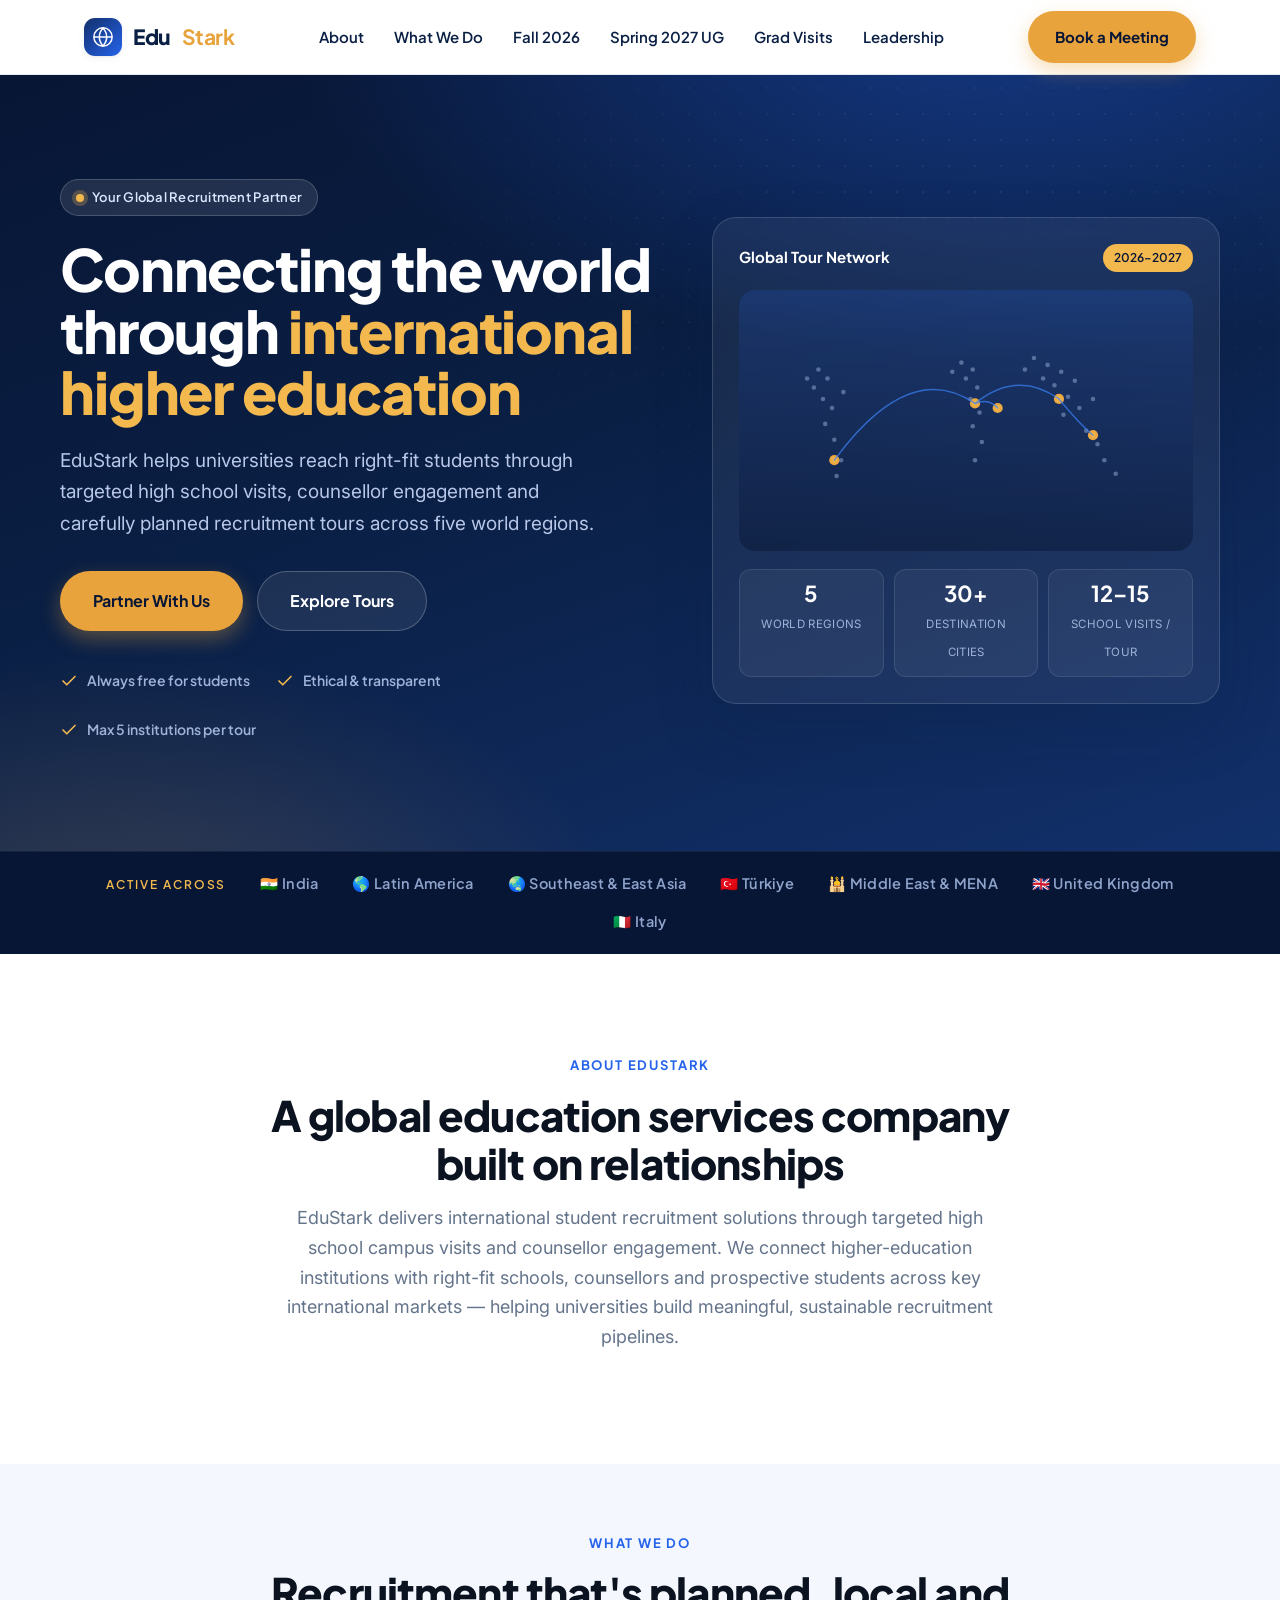
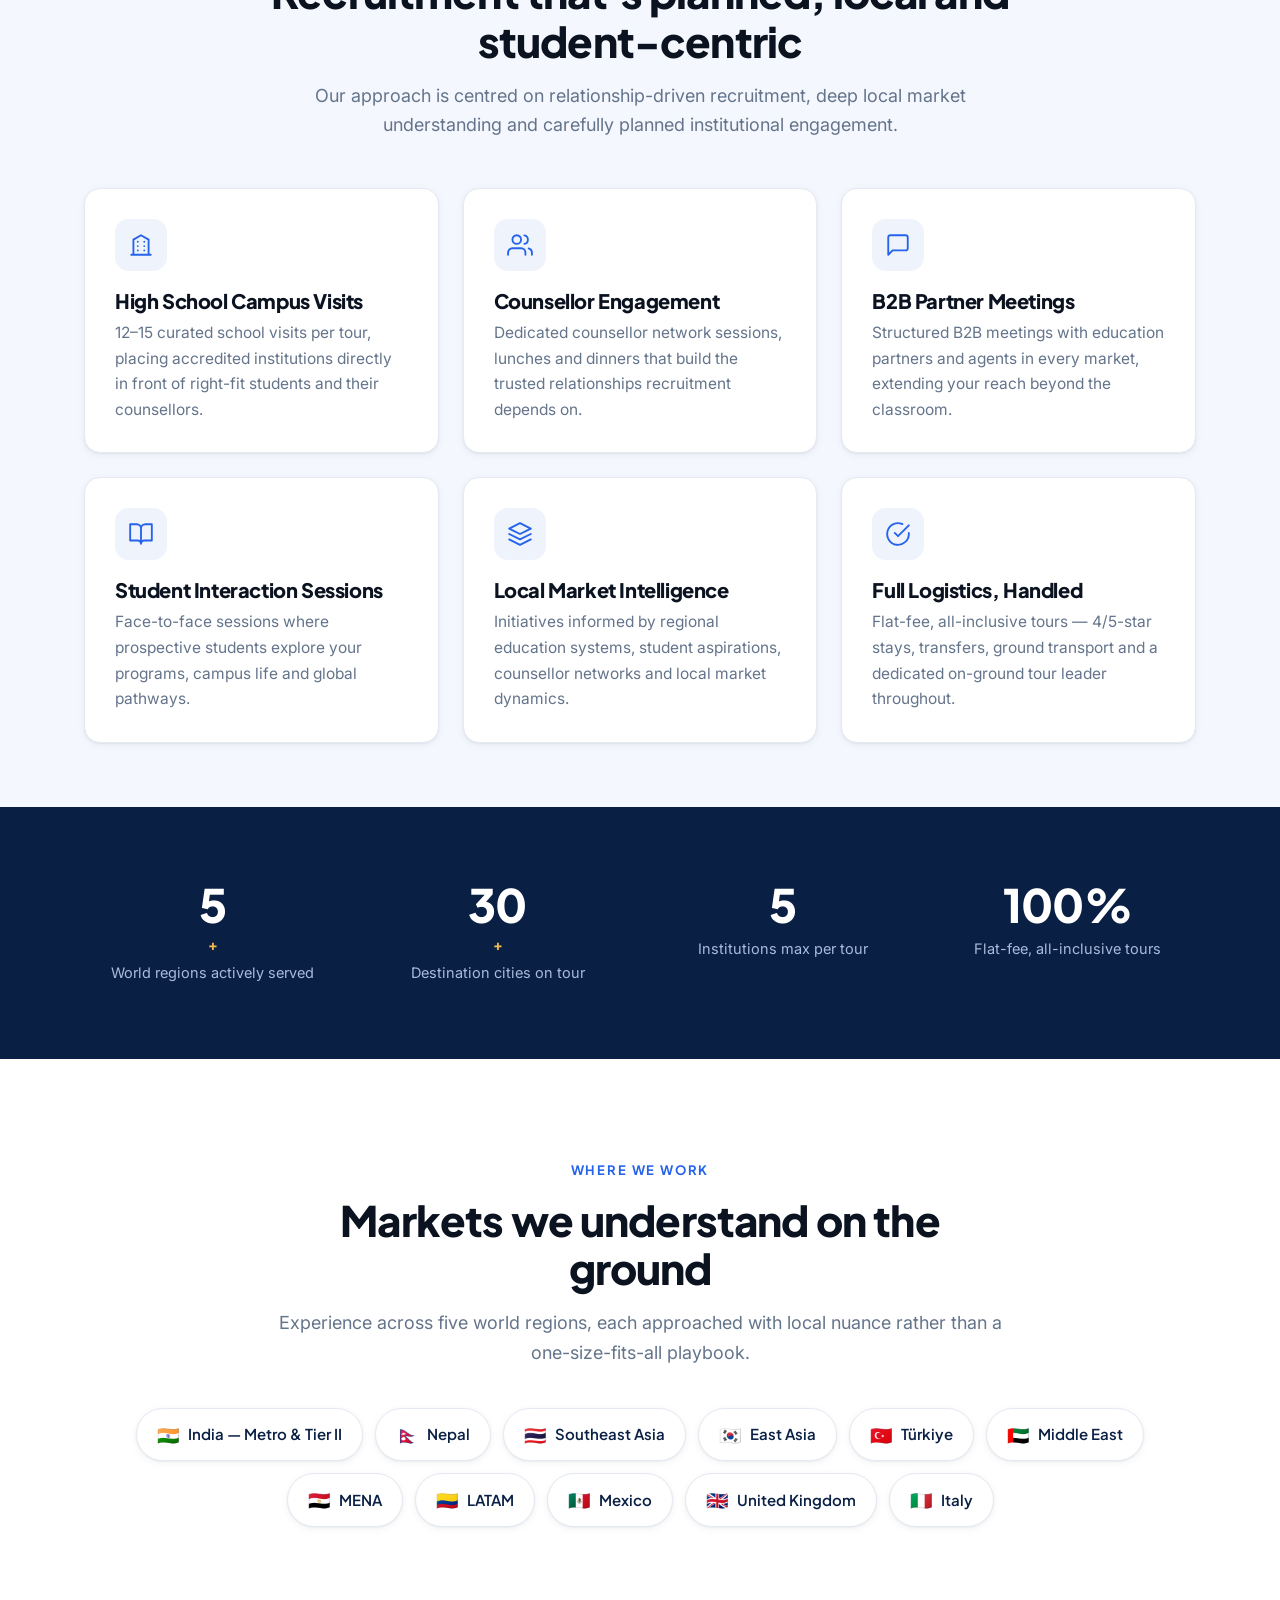
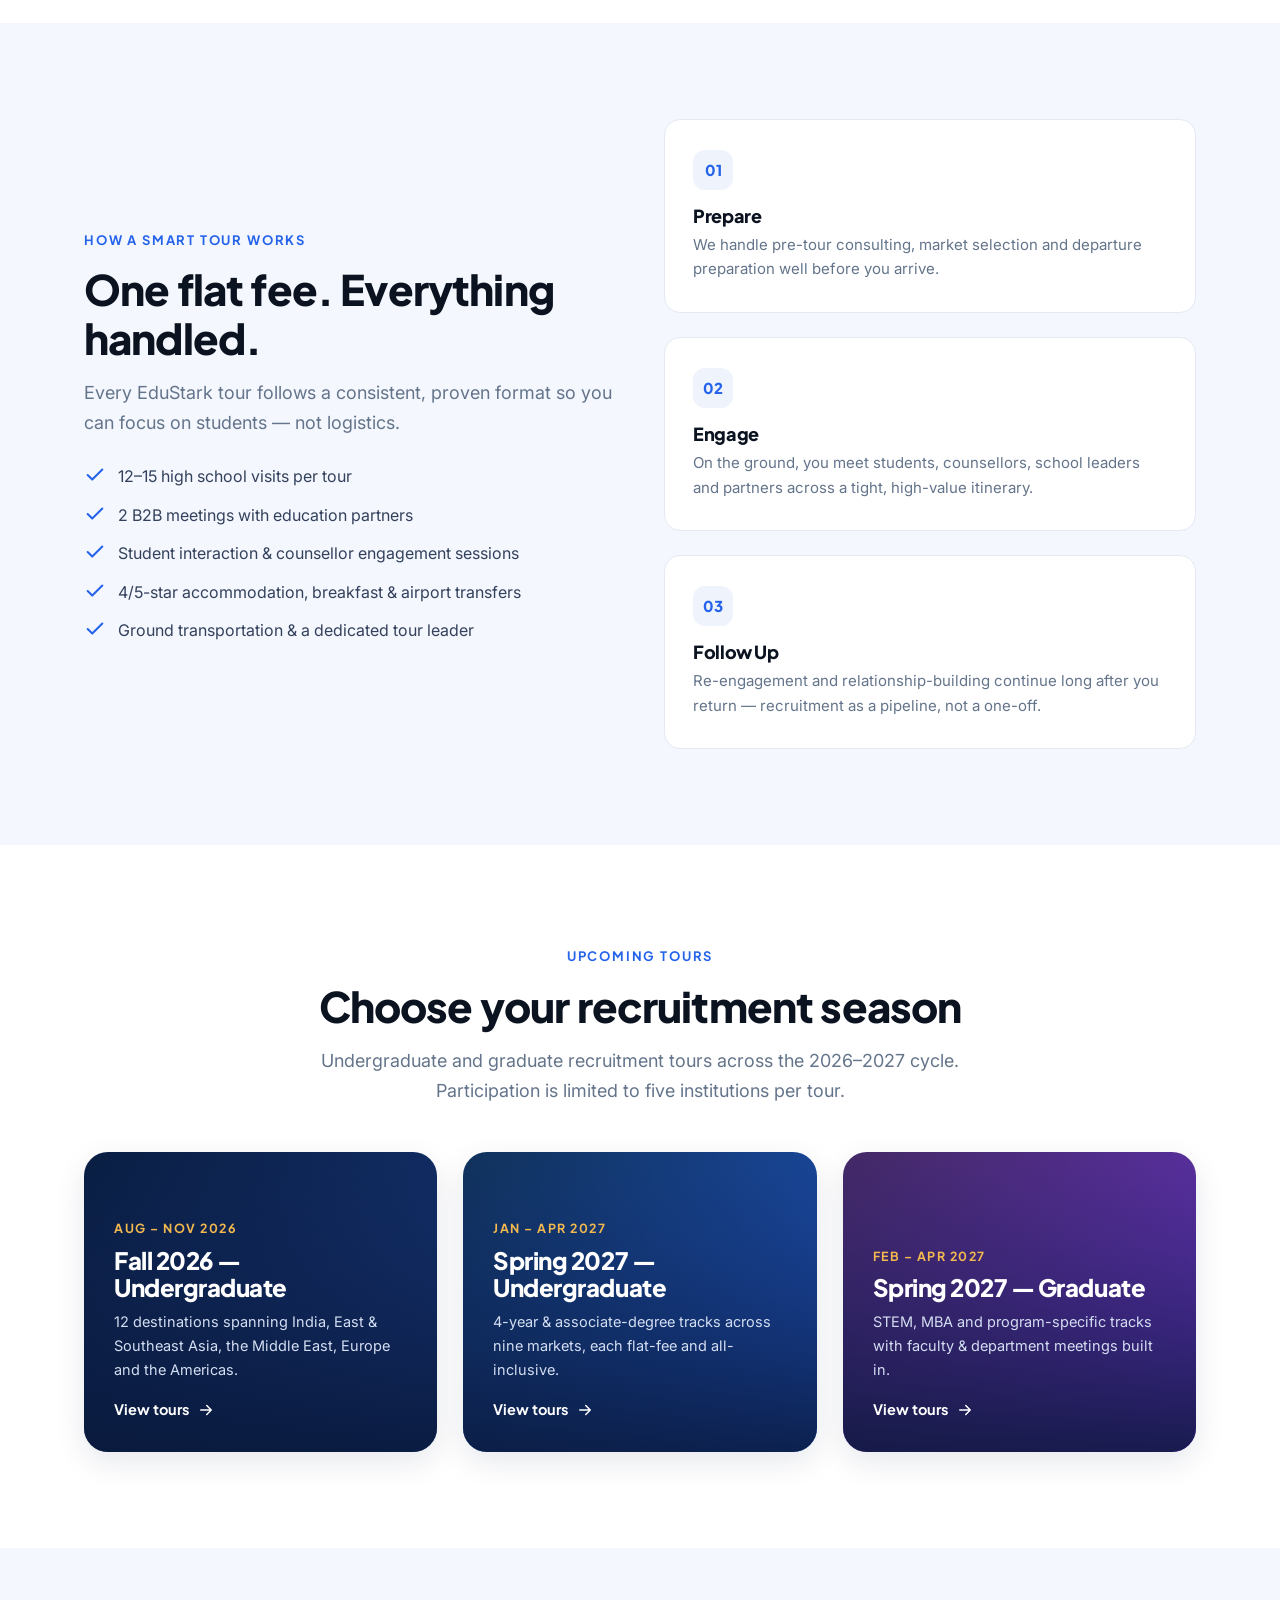
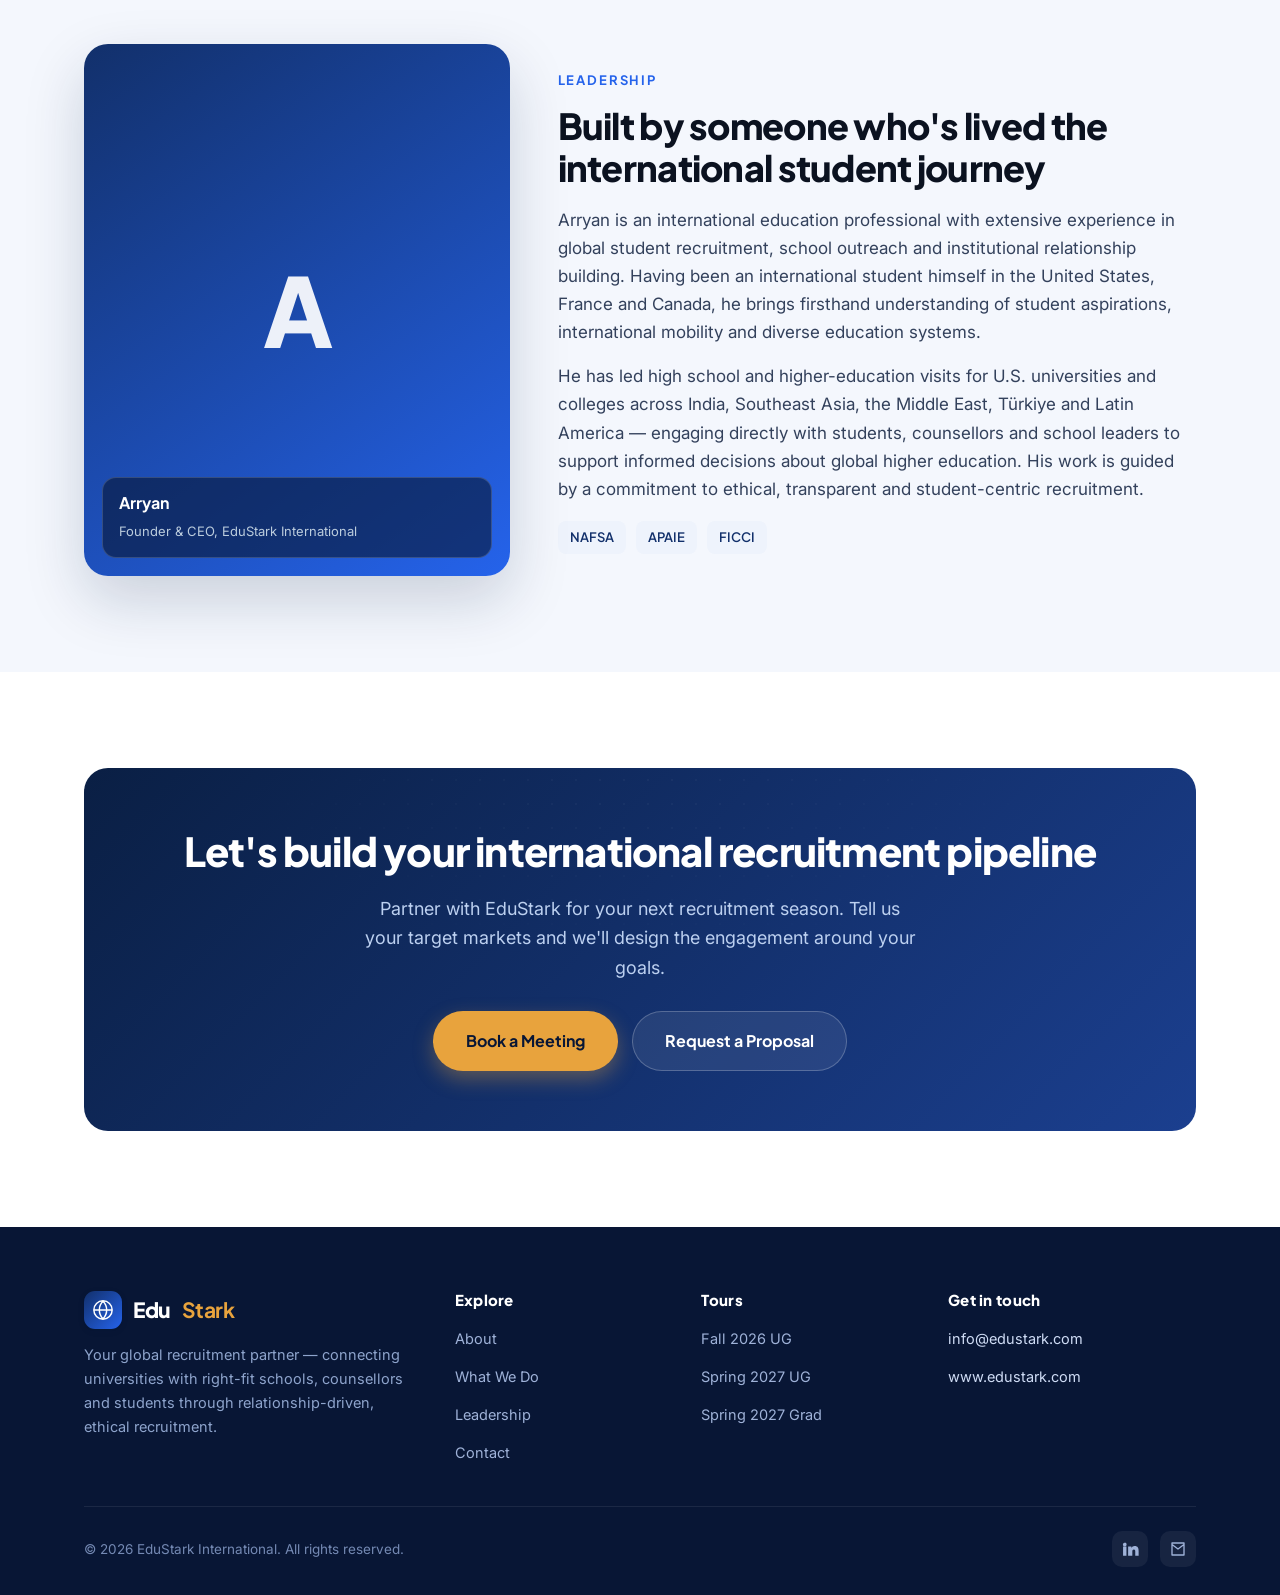
==== index.html @ 6c58e2b6 "Add EduStark International website" ====
<!DOCTYPE html>
<html lang="en">
<head>
<meta charset="UTF-8" />
<meta name="viewport" content="width=device-width, initial-scale=1.0" />
<title>EduStark International — Global Student Recruitment Partner</title>
<meta name="description" content="EduStark International connects universities with right-fit schools, counsellors and students through targeted high school visits and recruitment tours across India, Latin America, Southeast Asia, Türkiye and the Middle East." />
<meta property="og:title" content="EduStark International — Global Student Recruitment Partner" />
<meta property="og:description" content="Relationship-driven international student recruitment through high school campus visits and counsellor engagement." />
<meta property="og:type" content="website" />
<link rel="preconnect" href="https://fonts.googleapis.com" />
<link rel="preconnect" href="https://fonts.gstatic.com" crossorigin />
<link href="https://fonts.googleapis.com/css2?family=Plus+Jakarta+Sans:wght@500;600;700;800&family=Inter:wght@400;500;600&display=swap" rel="stylesheet" />
<link rel="stylesheet" href="styles.css" />
<link rel="icon" href="assets/favicon.svg" type="image/svg+xml" />
</head>
<body>

<!-- ===== Header ===== -->
<header class="site-header" id="header">
  <div class="container nav">
    <a href="index.html" class="brand" aria-label="EduStark International home">
      <span class="mark" aria-hidden="true">
        <svg viewBox="0 0 24 24" fill="none"><path d="M12 2a10 10 0 100 20 10 10 0 000-20zM2.5 12h19M12 2.5c2.6 2.5 4 6 4 9.5s-1.4 7-4 9.5C9.4 19 8 15.5 8 12s1.4-7 4-9.5z" stroke="currentColor" stroke-width="1.6" stroke-linecap="round" stroke-linejoin="round"/></svg>
      </span>
      Edu<b>Stark</b>
    </a>
    <nav>
      <ul class="nav-links" id="navLinks">
        <li><a href="index.html#about">About</a></li>
        <li><a href="index.html#services">What We Do</a></li>
        <li><a href="tours-fall-2026.html">Fall 2026</a></li>
        <li><a href="tours-spring-2027-ug.html">Spring 2027 UG</a></li>
        <li><a href="tours-spring-2027-grad.html">Grad Visits</a></li>
        <li><a href="index.html#founder">Leadership</a></li>
        <li class="nav-cta-mobile"><a href="index.html#contact" class="btn btn--primary">Book a Meeting</a></li>
      </ul>
    </nav>
    <div class="nav-cta">
      <a href="index.html#contact" class="btn btn--primary">Book a Meeting</a>
      <button class="nav-toggle" id="navToggle" aria-label="Toggle menu" aria-expanded="false">
        <span></span><span></span><span></span>
      </button>
    </div>
  </div>
</header>

<!-- ===== Hero ===== -->
<section class="hero">
  <div class="container hero-inner">
    <div class="hero-copy">
      <span class="hero-badge"><span class="dot"></span> Your Global Recruitment Partner</span>
      <h1>Connecting the world through <span class="hl">international higher education</span></h1>
      <p class="lead">EduStark helps universities reach right-fit students through targeted high school visits, counsellor engagement and carefully planned recruitment tours across five world regions.</p>
      <div class="hero-actions">
        <a href="#contact" class="btn btn--primary btn--lg">Partner With Us</a>
        <a href="#tours" class="btn btn--on-navy btn--lg">Explore Tours</a>
      </div>
      <div class="hero-trust">
        <div class="ht"><svg viewBox="0 0 24 24" fill="none"><path d="M20 6L9 17l-5-5" stroke="currentColor" stroke-width="2.2" stroke-linecap="round" stroke-linejoin="round"/></svg> Always free for students</div>
        <div class="ht"><svg viewBox="0 0 24 24" fill="none"><path d="M20 6L9 17l-5-5" stroke="currentColor" stroke-width="2.2" stroke-linecap="round" stroke-linejoin="round"/></svg> Ethical &amp; transparent</div>
        <div class="ht"><svg viewBox="0 0 24 24" fill="none"><path d="M20 6L9 17l-5-5" stroke="currentColor" stroke-width="2.2" stroke-linecap="round" stroke-linejoin="round"/></svg> Max 5 institutions per tour</div>
      </div>
    </div>
    <div class="hero-visual">
      <div class="globe-card">
        <div class="gc-top"><span>Global Tour Network</span><span class="pill">2026–2027</span></div>
        <div class="globe-wrap">
          <svg viewBox="0 0 400 230" role="img" aria-label="World map with EduStark recruitment regions">
            <defs>
              <radialGradient id="dotGlow" cx="50%" cy="50%" r="50%">
                <stop offset="0%" stop-color="#f3b94f"/><stop offset="100%" stop-color="#e8a33d"/>
              </radialGradient>
            </defs>
            <!-- stylised continents as dot clusters -->
            <g fill="#8ea4cc" opacity="0.55">
              <!-- Americas -->
              <circle cx="70" cy="70" r="2"/><circle cx="78" cy="78" r="2"/><circle cx="66" cy="86" r="2"/><circle cx="74" cy="96" r="2"/><circle cx="82" cy="104" r="2"/><circle cx="76" cy="118" r="2"/><circle cx="84" cy="132" r="2"/><circle cx="90" cy="150" r="2"/><circle cx="86" cy="164" r="2"/><circle cx="92" cy="90" r="2"/><circle cx="60" cy="78" r="2"/>
              <!-- Europe/Africa -->
              <circle cx="196" cy="64" r="2"/><circle cx="206" cy="70" r="2"/><circle cx="200" cy="78" r="2"/><circle cx="210" cy="86" r="2"/><circle cx="204" cy="96" r="2"/><circle cx="212" cy="108" r="2"/><circle cx="206" cy="120" r="2"/><circle cx="214" cy="134" r="2"/><circle cx="208" cy="150" r="2"/><circle cx="188" cy="72" r="2"/>
              <!-- Asia -->
              <circle cx="260" cy="60" r="2"/><circle cx="272" cy="66" r="2"/><circle cx="284" cy="72" r="2"/><circle cx="296" cy="80" r="2"/><circle cx="278" cy="84" r="2"/><circle cx="290" cy="94" r="2"/><circle cx="300" cy="104" r="2"/><circle cx="286" cy="110" r="2"/><circle cx="312" cy="96" r="2"/><circle cx="268" cy="78" r="2"/><circle cx="252" cy="70" r="2"/>
              <!-- SEA / Oceania -->
              <circle cx="306" cy="124" r="2"/><circle cx="316" cy="136" r="2"/><circle cx="322" cy="150" r="2"/><circle cx="332" cy="162" r="2"/>
            </g>
            <!-- active recruitment nodes -->
            <g>
              <circle cx="84" cy="150" r="4.5" fill="url(#dotGlow)"/>   <!-- LATAM -->
              <circle cx="208" cy="100" r="4.5" fill="url(#dotGlow)"/>  <!-- Türkiye/ME -->
              <circle cx="228" cy="104" r="4.5" fill="url(#dotGlow)"/>  <!-- Middle East -->
              <circle cx="282" cy="96" r="4.5" fill="url(#dotGlow)"/>   <!-- India -->
              <circle cx="312" cy="128" r="4.5" fill="url(#dotGlow)"/>  <!-- SEA -->
            </g>
            <!-- connection arcs -->
            <g stroke="#3b82f6" stroke-width="1.3" fill="none" opacity="0.7" stroke-linecap="round">
              <path d="M84 150 Q150 60 208 100"/>
              <path d="M208 100 Q245 70 282 96"/>
              <path d="M282 96 Q300 118 312 128"/>
              <path d="M208 100 Q220 95 228 104"/>
            </g>
          </svg>
        </div>
        <div class="gc-stats">
          <div class="gc-stat"><b>5</b><small>WORLD REGIONS</small></div>
          <div class="gc-stat"><b>30+</b><small>DESTINATION CITIES</small></div>
          <div class="gc-stat"><b>12–15</b><small>SCHOOL VISITS / TOUR</small></div>
        </div>
      </div>
    </div>
  </div>
</section>

<!-- markets strip -->
<div class="strip">
  <div class="container strip-inner">
    <span class="lbl">Active across</span>
    <span>🇮🇳 India</span><span>🌎 Latin America</span><span>🌏 Southeast &amp; East Asia</span><span>🇹🇷 Türkiye</span><span>🕌 Middle East &amp; MENA</span><span>🇬🇧 United Kingdom</span><span>🇮🇹 Italy</span>
  </div>
</div>

<!-- ===== About ===== -->
<section class="section" id="about">
  <div class="container">
    <div class="center narrow reveal">
      <span class="eyebrow">About EduStark</span>
      <h2 class="section-title">A global education services company built on relationships</h2>
      <p class="section-lead">EduStark delivers international student recruitment solutions through targeted high school campus visits and counsellor engagement. We connect higher-education institutions with right-fit schools, counsellors and prospective students across key international markets — helping universities build meaningful, sustainable recruitment pipelines.</p>
    </div>
  </div>
</section>

<!-- ===== What we do ===== -->
<section class="section section--soft section--tight" id="services">
  <div class="container">
    <div class="center narrow reveal" style="margin-bottom:48px">
      <span class="eyebrow">What We Do</span>
      <h2 class="section-title">Recruitment that's planned, local and student-centric</h2>
      <p class="section-lead">Our approach is centred on relationship-driven recruitment, deep local market understanding and carefully planned institutional engagement.</p>
    </div>
    <div class="grid grid-3">
      <div class="card reveal">
        <div class="ic"><svg viewBox="0 0 24 24" fill="none"><path d="M3 21h18M5 21V7l7-4 7 4v14M9 9h.01M9 13h.01M9 17h.01M15 9h.01M15 13h.01M15 17h.01" stroke="currentColor" stroke-width="1.7" stroke-linecap="round" stroke-linejoin="round"/></svg></div>
        <h3>High School Campus Visits</h3>
        <p>12–15 curated school visits per tour, placing accredited institutions directly in front of right-fit students and their counsellors.</p>
      </div>
      <div class="card reveal">
        <div class="ic"><svg viewBox="0 0 24 24" fill="none"><path d="M17 21v-2a4 4 0 00-4-4H5a4 4 0 00-4 4v2M9 11a4 4 0 100-8 4 4 0 000 8zM23 21v-2a4 4 0 00-3-3.87M16 3.13A4 4 0 0116 11" stroke="currentColor" stroke-width="1.7" stroke-linecap="round" stroke-linejoin="round"/></svg></div>
        <h3>Counsellor Engagement</h3>
        <p>Dedicated counsellor network sessions, lunches and dinners that build the trusted relationships recruitment depends on.</p>
      </div>
      <div class="card reveal">
        <div class="ic"><svg viewBox="0 0 24 24" fill="none"><path d="M21 15a2 2 0 01-2 2H7l-4 4V5a2 2 0 012-2h14a2 2 0 012 2z" stroke="currentColor" stroke-width="1.7" stroke-linecap="round" stroke-linejoin="round"/></svg></div>
        <h3>B2B Partner Meetings</h3>
        <p>Structured B2B meetings with education partners and agents in every market, extending your reach beyond the classroom.</p>
      </div>
      <div class="card reveal">
        <div class="ic"><svg viewBox="0 0 24 24" fill="none"><path d="M2 3h6a4 4 0 014 4v14a3 3 0 00-3-3H2zM22 3h-6a4 4 0 00-4 4v14a3 3 0 013-3h7z" stroke="currentColor" stroke-width="1.7" stroke-linecap="round" stroke-linejoin="round"/></svg></div>
        <h3>Student Interaction Sessions</h3>
        <p>Face-to-face sessions where prospective students explore your programs, campus life and global pathways.</p>
      </div>
      <div class="card reveal">
        <div class="ic"><svg viewBox="0 0 24 24" fill="none"><path d="M12 2L2 7l10 5 10-5-10-5zM2 17l10 5 10-5M2 12l10 5 10-5" stroke="currentColor" stroke-width="1.7" stroke-linecap="round" stroke-linejoin="round"/></svg></div>
        <h3>Local Market Intelligence</h3>
        <p>Initiatives informed by regional education systems, student aspirations, counsellor networks and local market dynamics.</p>
      </div>
      <div class="card reveal">
        <div class="ic"><svg viewBox="0 0 24 24" fill="none"><path d="M22 11.08V12a10 10 0 11-5.93-9.14" stroke="currentColor" stroke-width="1.7" stroke-linecap="round"/><path d="M22 4L12 14.01l-3-3" stroke="currentColor" stroke-width="1.7" stroke-linecap="round" stroke-linejoin="round"/></svg></div>
        <h3>Full Logistics, Handled</h3>
        <p>Flat-fee, all-inclusive tours — 4/5-star stays, transfers, ground transport and a dedicated on-ground tour leader throughout.</p>
      </div>
    </div>
  </div>
</section>

<!-- ===== Highlights band ===== -->
<section class="section section--navy section--tight">
  <div class="container">
    <div class="stats-band">
      <div class="stat reveal"><b>5<span class="plus">+</span></b><span>World regions actively served</span></div>
      <div class="stat reveal"><b>30<span class="plus">+</span></b><span>Destination cities on tour</span></div>
      <div class="stat reveal"><b>5</b><span>Institutions max per tour</span></div>
      <div class="stat reveal"><b>100%</b><span>Flat-fee, all-inclusive tours</span></div>
    </div>
  </div>
</section>

<!-- ===== Regions ===== -->
<section class="section">
  <div class="container">
    <div class="center narrow reveal" style="margin-bottom:40px">
      <span class="eyebrow">Where We Work</span>
      <h2 class="section-title">Markets we understand on the ground</h2>
      <p class="section-lead">Experience across five world regions, each approached with local nuance rather than a one-size-fits-all playbook.</p>
    </div>
    <div class="regions reveal">
      <span class="region-chip"><span class="flag">🇮🇳</span> India — Metro &amp; Tier II</span>
      <span class="region-chip"><span class="flag">🇳🇵</span> Nepal</span>
      <span class="region-chip"><span class="flag">🇹🇭</span> Southeast Asia</span>
      <span class="region-chip"><span class="flag">🇰🇷</span> East Asia</span>
      <span class="region-chip"><span class="flag">🇹🇷</span> Türkiye</span>
      <span class="region-chip"><span class="flag">🇦🇪</span> Middle East</span>
      <span class="region-chip"><span class="flag">🇪🇬</span> MENA</span>
      <span class="region-chip"><span class="flag">🇨🇴</span> LATAM</span>
      <span class="region-chip"><span class="flag">🇲🇽</span> Mexico</span>
      <span class="region-chip"><span class="flag">🇬🇧</span> United Kingdom</span>
      <span class="region-chip"><span class="flag">🇮🇹</span> Italy</span>
    </div>
  </div>
</section>

<!-- ===== How it works ===== -->
<section class="section section--soft">
  <div class="container">
    <div class="grid grid-2" style="gap:48px;align-items:center">
      <div class="reveal">
        <span class="eyebrow">How a Smart Tour Works</span>
        <h2 class="section-title">One flat fee. Everything handled.</h2>
        <p class="section-lead" style="margin-bottom:26px">Every EduStark tour follows a consistent, proven format so you can focus on students — not logistics.</p>
        <ul class="incl">
          <li><svg viewBox="0 0 24 24" fill="none"><path d="M20 6L9 17l-5-5" stroke="currentColor" stroke-width="2.2" stroke-linecap="round" stroke-linejoin="round"/></svg> 12–15 high school visits per tour</li>
          <li><svg viewBox="0 0 24 24" fill="none"><path d="M20 6L9 17l-5-5" stroke="currentColor" stroke-width="2.2" stroke-linecap="round" stroke-linejoin="round"/></svg> 2 B2B meetings with education partners</li>
          <li><svg viewBox="0 0 24 24" fill="none"><path d="M20 6L9 17l-5-5" stroke="currentColor" stroke-width="2.2" stroke-linecap="round" stroke-linejoin="round"/></svg> Student interaction &amp; counsellor engagement sessions</li>
          <li><svg viewBox="0 0 24 24" fill="none"><path d="M20 6L9 17l-5-5" stroke="currentColor" stroke-width="2.2" stroke-linecap="round" stroke-linejoin="round"/></svg> 4/5-star accommodation, breakfast &amp; airport transfers</li>
          <li><svg viewBox="0 0 24 24" fill="none"><path d="M20 6L9 17l-5-5" stroke="currentColor" stroke-width="2.2" stroke-linecap="round" stroke-linejoin="round"/></svg> Ground transportation &amp; a dedicated tour leader</li>
        </ul>
      </div>
      <div class="steps" style="grid-template-columns:1fr">
        <div class="step reveal"><div class="num">01</div><h3>Prepare</h3><p>We handle pre-tour consulting, market selection and departure preparation well before you arrive.</p></div>
        <div class="step reveal"><div class="num">02</div><h3>Engage</h3><p>On the ground, you meet students, counsellors, school leaders and partners across a tight, high-value itinerary.</p></div>
        <div class="step reveal"><div class="num">03</div><h3>Follow Up</h3><p>Re-engagement and relationship-building continue long after you return — recruitment as a pipeline, not a one-off.</p></div>
      </div>
    </div>
  </div>
</section>

<!-- ===== Tours ===== -->
<section class="section" id="tours">
  <div class="container">
    <div class="center narrow reveal" style="margin-bottom:46px">
      <span class="eyebrow">Upcoming Tours</span>
      <h2 class="section-title">Choose your recruitment season</h2>
      <p class="section-lead">Undergraduate and graduate recruitment tours across the 2026–2027 cycle. Participation is limited to five institutions per tour.</p>
    </div>
    <div class="tour-cards">
      <a href="tours-fall-2026.html" class="tour-card tc-fall reveal">
        <span class="kicker">Aug – Nov 2026</span>
        <h3>Fall 2026 — Undergraduate</h3>
        <p>12 destinations spanning India, East &amp; Southeast Asia, the Middle East, Europe and the Americas.</p>
        <span class="go">View tours <svg viewBox="0 0 24 24" fill="none"><path d="M5 12h14M13 6l6 6-6 6" stroke="currentColor" stroke-width="2" stroke-linecap="round" stroke-linejoin="round"/></svg></span>
      </a>
      <a href="tours-spring-2027-ug.html" class="tour-card tc-ug reveal">
        <span class="kicker">Jan – Apr 2027</span>
        <h3>Spring 2027 — Undergraduate</h3>
        <p>4-year &amp; associate-degree tracks across nine markets, each flat-fee and all-inclusive.</p>
        <span class="go">View tours <svg viewBox="0 0 24 24" fill="none"><path d="M5 12h14M13 6l6 6-6 6" stroke="currentColor" stroke-width="2" stroke-linecap="round" stroke-linejoin="round"/></svg></span>
      </a>
      <a href="tours-spring-2027-grad.html" class="tour-card tc-grad reveal">
        <span class="kicker">Feb – Apr 2027</span>
        <h3>Spring 2027 — Graduate</h3>
        <p>STEM, MBA and program-specific tracks with faculty &amp; department meetings built in.</p>
        <span class="go">View tours <svg viewBox="0 0 24 24" fill="none"><path d="M5 12h14M13 6l6 6-6 6" stroke="currentColor" stroke-width="2" stroke-linecap="round" stroke-linejoin="round"/></svg></span>
      </a>
    </div>
  </div>
</section>

<!-- ===== Founder ===== -->
<section class="section section--soft" id="founder">
  <div class="container">
    <div class="founder">
      <div class="founder-photo reveal">
        <div class="initials">A</div>
        <div class="tagpill"><b>Arryan</b><small>Founder &amp; CEO, EduStark International</small></div>
      </div>
      <div class="founder-body reveal">
        <span class="eyebrow">Leadership</span>
        <h2>Built by someone who's lived the international student journey</h2>
        <p>Arryan is an international education professional with extensive experience in global student recruitment, school outreach and institutional relationship building. Having been an international student himself in the United States, France and Canada, he brings firsthand understanding of student aspirations, international mobility and diverse education systems.</p>
        <p>He has led high school and higher-education visits for U.S. universities and colleges across India, Southeast Asia, the Middle East, Türkiye and Latin America — engaging directly with students, counsellors and school leaders to support informed decisions about global higher education. His work is guided by a commitment to ethical, transparent and student-centric recruitment.</p>
        <div class="confs">
          <span>NAFSA</span><span>APAIE</span><span>FICCI</span>
        </div>
      </div>
    </div>
  </div>
</section>

<!-- ===== CTA / Contact ===== -->
<section class="section" id="contact">
  <div class="container">
    <div class="cta reveal">
      <h2>Let's build your international recruitment pipeline</h2>
      <p>Partner with EduStark for your next recruitment season. Tell us your target markets and we'll design the engagement around your goals.</p>
      <div class="hero-actions">
        <a href="mailto:info@edustark.com?subject=Partnership%20Enquiry" class="btn btn--primary btn--lg">Book a Meeting</a>
        <a href="tours-fall-2026.html" class="btn btn--on-navy btn--lg">Request a Proposal</a>
      </div>
    </div>
  </div>
</section>

<!-- ===== Footer ===== -->
<footer class="site-footer">
  <div class="container">
    <div class="footer-grid">
      <div class="footer-brand">
        <a href="index.html" class="brand" style="color:#fff">
          <span class="mark" aria-hidden="true"><svg viewBox="0 0 24 24" fill="none"><path d="M12 2a10 10 0 100 20 10 10 0 000-20zM2.5 12h19M12 2.5c2.6 2.5 4 6 4 9.5s-1.4 7-4 9.5C9.4 19 8 15.5 8 12s1.4-7 4-9.5z" stroke="currentColor" stroke-width="1.6" stroke-linecap="round" stroke-linejoin="round"/></svg></span>
          Edu<b style="color:var(--gold-500)">Stark</b>
        </a>
        <p>Your global recruitment partner — connecting universities with right-fit schools, counsellors and students through relationship-driven, ethical recruitment.</p>
      </div>
      <div class="footer-col">
        <h4>Explore</h4>
        <ul>
          <li><a href="index.html#about">About</a></li>
          <li><a href="index.html#services">What We Do</a></li>
          <li><a href="index.html#founder">Leadership</a></li>
          <li><a href="index.html#contact">Contact</a></li>
        </ul>
      </div>
      <div class="footer-col">
        <h4>Tours</h4>
        <ul>
          <li><a href="tours-fall-2026.html">Fall 2026 UG</a></li>
          <li><a href="tours-spring-2027-ug.html">Spring 2027 UG</a></li>
          <li><a href="tours-spring-2027-grad.html">Spring 2027 Grad</a></li>
        </ul>
      </div>
      <div class="footer-col footer-contact">
        <h4>Get in touch</h4>
        <ul>
          <li><a href="mailto:info@edustark.com">info@edustark.com</a></li>
          <li><a href="https://www.edustark.com">www.edustark.com</a></li>
        </ul>
      </div>
    </div>
    <div class="footer-bottom">
      <span>© <span id="year"></span> EduStark International. All rights reserved.</span>
      <div class="socials">
        <a href="#" aria-label="LinkedIn"><svg viewBox="0 0 24 24" fill="currentColor"><path d="M4.98 3.5A2.5 2.5 0 112.5 6 2.49 2.49 0 014.98 3.5zM2.75 8.75h4.5V21h-4.5zM9.5 8.75h4.3v1.68h.06a4.72 4.72 0 014.25-2.33c4.55 0 5.39 3 5.39 6.86V21h-4.5v-5.43c0-1.3 0-2.97-1.81-2.97s-2.09 1.41-2.09 2.87V21H9.5z"/></svg></a>
        <a href="mailto:info@edustark.com" aria-label="Email"><svg viewBox="0 0 24 24" fill="none"><path d="M4 4h16v16H4zM4 6l8 6 8-6" stroke="currentColor" stroke-width="1.8" stroke-linecap="round" stroke-linejoin="round"/></svg></a>
      </div>
    </div>
  </div>
</footer>

<script src="main.js"></script>
</body>
</html>
---- styles.css ----
/* =========================================================
   EduStark International — Design System
   Modern, professional static site (GitHub Pages ready)
   ========================================================= */

:root {
  /* Brand palette */
  --navy-900: #081635;
  --navy-800: #0a1f44;
  --navy-700: #12306b;
  --navy-600: #1b3f8f;
  --blue-500: #2563eb;
  --blue-400: #3b82f6;
  --gold-500: #e8a33d;
  --gold-400: #f3b94f;
  --gold-soft: #fbe9c7;

  /* Neutrals */
  --ink: #0b1220;
  --body: #33415c;
  --muted: #64748b;
  --line: #e4e9f2;
  --bg: #ffffff;
  --bg-soft: #f4f7fd;
  --bg-softer: #eef3fc;

  /* Effects */
  --radius-sm: 10px;
  --radius: 16px;
  --radius-lg: 24px;
  --shadow-sm: 0 1px 2px rgba(10, 31, 68, .06), 0 2px 8px rgba(10, 31, 68, .05);
  --shadow: 0 10px 30px rgba(10, 31, 68, .10);
  --shadow-lg: 0 24px 60px rgba(10, 31, 68, .18);
  --container: 1160px;

  --font-head: "Plus Jakarta Sans", "Segoe UI", system-ui, -apple-system, sans-serif;
  --font-body: "Inter", "Segoe UI", system-ui, -apple-system, sans-serif;
}

/* ---------- Reset ---------- */
*, *::before, *::after { box-sizing: border-box; }
html { scroll-behavior: smooth; -webkit-text-size-adjust: 100%; }
body {
  margin: 0;
  font-family: var(--font-body);
  color: var(--body);
  background: var(--bg);
  line-height: 1.65;
  font-size: 17px;
  -webkit-font-smoothing: antialiased;
  text-rendering: optimizeLegibility;
}
img { max-width: 100%; display: block; }
a { color: var(--blue-500); text-decoration: none; }
h1, h2, h3, h4 {
  font-family: var(--font-head);
  color: var(--ink);
  line-height: 1.15;
  margin: 0 0 .5em;
  font-weight: 800;
  letter-spacing: -0.02em;
}
p { margin: 0 0 1rem; }
ul { margin: 0; padding: 0; }

/* ---------- Layout ---------- */
.container { width: 100%; max-width: var(--container); margin: 0 auto; padding: 0 24px; }
.section { padding: 96px 0; }
.section--soft { background: var(--bg-soft); }
.section--navy { background: var(--navy-800); color: #c9d6ef; }
.section--tight { padding: 64px 0; }
.center { text-align: center; }
.narrow { max-width: 740px; margin-left: auto; margin-right: auto; }

.eyebrow {
  display: inline-block;
  font-family: var(--font-head);
  font-weight: 700;
  font-size: 13px;
  letter-spacing: .14em;
  text-transform: uppercase;
  color: var(--blue-500);
  margin-bottom: 14px;
}
.section--navy .eyebrow { color: var(--gold-400); }
.section-title { font-size: clamp(28px, 4vw, 42px); margin-bottom: 16px; }
.section--navy .section-title { color: #fff; }
.section-lead { font-size: 18px; color: var(--muted); }
.section--navy .section-lead { color: #a9bbdd; }

/* ---------- Buttons ---------- */
.btn {
  display: inline-flex; align-items: center; gap: 9px;
  font-family: var(--font-head);
  font-weight: 700; font-size: 15px;
  padding: 13px 26px; border-radius: 999px;
  border: 1.5px solid transparent; cursor: pointer;
  transition: transform .18s ease, box-shadow .18s ease, background .18s ease, color .18s ease;
  white-space: nowrap;
}
.btn:hover { transform: translateY(-2px); }
.btn--primary { background: var(--gold-500); color: var(--navy-900); box-shadow: 0 8px 20px rgba(232,163,61,.35); }
.btn--primary:hover { background: var(--gold-400); box-shadow: 0 12px 26px rgba(232,163,61,.45); }
.btn--blue { background: var(--blue-500); color: #fff; box-shadow: 0 8px 20px rgba(37,99,235,.30); }
.btn--blue:hover { background: var(--blue-400); }
.btn--ghost { background: transparent; color: var(--ink); border-color: var(--line); }
.btn--ghost:hover { border-color: var(--blue-400); color: var(--blue-500); }
.btn--on-navy { background: rgba(255,255,255,.08); color:#fff; border-color: rgba(255,255,255,.22); }
.btn--on-navy:hover { background: rgba(255,255,255,.16); }
.btn--lg { padding: 16px 32px; font-size: 16px; }

/* ---------- Header ---------- */
.site-header {
  position: sticky; top: 0; z-index: 50;
  background: rgba(255,255,255,.88);
  backdrop-filter: saturate(180%) blur(14px);
  border-bottom: 1px solid var(--line);
}
.nav { display: flex; align-items: center; justify-content: space-between; height: 74px; }
.brand { display: flex; align-items: center; gap: 11px; font-family: var(--font-head); font-weight: 800; font-size: 21px; color: var(--navy-800); letter-spacing: -.02em; }
.brand:hover { color: var(--navy-800); }
.brand .mark {
  width: 38px; height: 38px; border-radius: 11px; flex: 0 0 auto;
  background: linear-gradient(135deg, var(--navy-700), var(--blue-500));
  display: grid; place-items: center; color: #fff; box-shadow: var(--shadow-sm);
}
.brand .mark svg { width: 22px; height: 22px; }
.brand b { color: var(--gold-500); }
.nav-links { display: flex; align-items: center; gap: 30px; list-style: none; }
.nav-links a { font-family: var(--font-head); font-weight: 600; font-size: 15px; color: var(--navy-800); }
.nav-links a:hover { color: var(--blue-500); }
.nav-cta { display: flex; align-items: center; gap: 14px; }
.nav-toggle { display: none; background: none; border: 0; cursor: pointer; padding: 8px; }
.nav-toggle span { display: block; width: 24px; height: 2.5px; background: var(--navy-800); border-radius: 2px; margin: 5px 0; transition: .25s; }

/* ---------- Hero ---------- */
.hero {
  position: relative; overflow: hidden;
  background:
    radial-gradient(1200px 600px at 78% -10%, rgba(37,99,235,.42), transparent 60%),
    radial-gradient(900px 500px at 10% 110%, rgba(232,163,61,.18), transparent 55%),
    linear-gradient(160deg, var(--navy-900) 0%, var(--navy-800) 45%, var(--navy-700) 100%);
  color: #eaf0ff;
}
.hero::after {
  content: ""; position: absolute; inset: 0;
  background-image: radial-gradient(rgba(255,255,255,.14) 1.4px, transparent 1.6px);
  background-size: 26px 26px;
  -webkit-mask-image: radial-gradient(1000px 520px at 75% 20%, #000 0%, transparent 72%);
          mask-image: radial-gradient(1000px 520px at 75% 20%, #000 0%, transparent 72%);
  opacity: .5; pointer-events: none;
}
.hero-inner { position: relative; z-index: 2; display: grid; grid-template-columns: 1.08fr .92fr; gap: 56px; align-items: center; padding: 104px 0 110px; }
.hero-badge {
  display: inline-flex; align-items: center; gap: 8px;
  background: rgba(255,255,255,.1); border: 1px solid rgba(255,255,255,.18);
  color: #dbe6ff; font-family: var(--font-head); font-weight: 600; font-size: 13px;
  padding: 7px 15px; border-radius: 999px; margin-bottom: 22px; letter-spacing: .02em;
}
.hero-badge .dot { width: 8px; height: 8px; border-radius: 50%; background: var(--gold-400); box-shadow: 0 0 0 4px rgba(243,185,79,.25); }
.hero h1 { color: #fff; font-size: clamp(34px, 5vw, 58px); line-height: 1.06; margin-bottom: 22px; }
.hero h1 .hl { color: var(--gold-400); }
.hero p.lead { font-size: 19px; color: #b8c7e8; max-width: 540px; margin-bottom: 32px; }
.hero-actions { display: flex; flex-wrap: wrap; gap: 14px; margin-bottom: 38px; }
.hero-trust { display: flex; flex-wrap: wrap; gap: 26px; align-items: center; color: #9fb2d8; font-size: 14px; }
.hero-trust .ht { display: flex; align-items: center; gap: 9px; font-family: var(--font-head); font-weight: 600; }
.hero-trust svg { width: 18px; height: 18px; color: var(--gold-400); flex: 0 0 auto; }

/* Hero visual card */
.hero-visual { position: relative; }
.globe-card {
  background: rgba(255,255,255,.06); border: 1px solid rgba(255,255,255,.14);
  border-radius: var(--radius-lg); padding: 26px; box-shadow: var(--shadow-lg);
  backdrop-filter: blur(6px);
}
.globe-card .gc-top { display: flex; align-items: center; justify-content: space-between; margin-bottom: 18px; }
.globe-card .gc-top span { font-family: var(--font-head); font-weight: 700; color: #fff; font-size: 15px; }
.globe-card .gc-top .pill { font-size: 12px; font-weight: 600; color: var(--navy-900); background: var(--gold-400); padding: 4px 11px; border-radius: 999px; }
.globe-wrap { border-radius: var(--radius); overflow: hidden; background: linear-gradient(180deg, rgba(37,99,235,.18), rgba(8,22,53,.5)); }
.globe-wrap svg { width: 100%; height: auto; display: block; }
.gc-stats { display: grid; grid-template-columns: repeat(3,1fr); gap: 10px; margin-top: 18px; }
.gc-stat { background: rgba(255,255,255,.05); border: 1px solid rgba(255,255,255,.1); border-radius: 12px; padding: 12px; text-align: center; }
.gc-stat b { display: block; font-family: var(--font-head); color: #fff; font-size: 22px; line-height: 1; margin-bottom: 4px; }
.gc-stat small { color: #9fb2d8; font-size: 11.5px; letter-spacing: .03em; }

/* ---------- Logos / markets strip ---------- */
.strip { background: var(--navy-900); padding: 20px 0; border-top: 1px solid rgba(255,255,255,.06); }
.strip-inner { display: flex; align-items: center; gap: 14px 34px; flex-wrap: wrap; justify-content: center; }
.strip-inner span { font-family: var(--font-head); font-weight: 600; font-size: 14.5px; color: #8ea4cc; letter-spacing: .02em; }
.strip-inner .lbl { color: var(--gold-400); text-transform: uppercase; font-size: 12px; letter-spacing: .16em; }

/* ---------- Feature cards ---------- */
.grid { display: grid; gap: 24px; }
.grid-3 { grid-template-columns: repeat(3, 1fr); }
.grid-4 { grid-template-columns: repeat(4, 1fr); }
.grid-2 { grid-template-columns: repeat(2, 1fr); }

.card {
  background: var(--bg); border: 1px solid var(--line); border-radius: var(--radius);
  padding: 30px; box-shadow: var(--shadow-sm);
  transition: transform .2s ease, box-shadow .2s ease, border-color .2s ease;
}
.card:hover { transform: translateY(-4px); box-shadow: var(--shadow); border-color: #d4e0f5; }
.card .ic {
  width: 52px; height: 52px; border-radius: 14px; display: grid; place-items: center; margin-bottom: 18px;
  background: var(--bg-softer); color: var(--blue-500);
}
.card .ic svg { width: 26px; height: 26px; }
.card h3 { font-size: 20px; margin-bottom: 8px; }
.card p { font-size: 15.5px; color: var(--muted); margin: 0; }

/* ---------- Highlights band ---------- */
.stats-band { display: grid; grid-template-columns: repeat(4,1fr); gap: 28px; }
.stat { text-align: center; padding: 10px; }
.stat b { font-family: var(--font-head); font-weight: 800; font-size: clamp(32px, 4vw, 46px); color: #fff; line-height: 1; display: block; letter-spacing: -.02em; }
.stat b .plus { color: var(--gold-400); }
.stat span { display: block; margin-top: 10px; color: #a9bbdd; font-size: 14.5px; }

/* ---------- Regions ---------- */
.regions { display: flex; flex-wrap: wrap; gap: 12px; justify-content: center; }
.region-chip {
  display: inline-flex; align-items: center; gap: 9px;
  background: var(--bg); border: 1px solid var(--line); border-radius: 999px;
  padding: 11px 20px; font-family: var(--font-head); font-weight: 600; font-size: 15px; color: var(--navy-800);
  box-shadow: var(--shadow-sm); transition: .18s;
}
.region-chip:hover { border-color: var(--blue-400); color: var(--blue-500); transform: translateY(-2px); }
.region-chip .flag { font-size: 18px; }

/* ---------- How it works ---------- */
.steps { display: grid; grid-template-columns: repeat(3,1fr); gap: 24px; counter-reset: step; }
.step { position: relative; background: var(--bg); border: 1px solid var(--line); border-radius: var(--radius); padding: 30px 28px; }
.step .num { font-family: var(--font-head); font-weight: 800; font-size: 15px; color: var(--blue-500); background: var(--bg-softer); width: 40px; height: 40px; border-radius: 12px; display: grid; place-items: center; margin-bottom: 16px; }
.step h3 { font-size: 18px; margin-bottom: 6px; }
.step p { font-size: 15px; color: var(--muted); margin: 0; }

/* Inclusions list */
.incl { list-style: none; display: grid; gap: 12px; }
.incl li { display: flex; gap: 12px; align-items: flex-start; font-size: 16px; color: var(--body); }
.incl li svg { width: 22px; height: 22px; color: var(--blue-500); flex: 0 0 auto; margin-top: 1px; }

/* ---------- Founder ---------- */
.founder { display: grid; grid-template-columns: .8fr 1.2fr; gap: 48px; align-items: center; }
.founder-photo {
  border-radius: var(--radius-lg); aspect-ratio: 4/5; overflow: hidden;
  background: linear-gradient(145deg, var(--navy-700), var(--blue-500));
  display: grid; place-items: center; box-shadow: var(--shadow-lg); position: relative;
}
.founder-photo .initials { font-family: var(--font-head); font-weight: 800; font-size: 96px; color: rgba(255,255,255,.92); letter-spacing: -.03em; }
.founder-photo .tagpill { position: absolute; bottom: 18px; left: 18px; right: 18px; background: rgba(8,22,53,.6); border: 1px solid rgba(255,255,255,.16); border-radius: 14px; padding: 12px 16px; color: #fff; }
.founder-photo .tagpill b { font-family: var(--font-head); display: block; font-size: 16px; }
.founder-photo .tagpill small { color: #bcd; font-size: 13px; }
.founder-body h2 { font-size: clamp(26px, 3.4vw, 36px); }
.founder-body .confs { display: flex; flex-wrap: wrap; gap: 10px; margin-top: 18px; }
.founder-body .confs span { font-family: var(--font-head); font-weight: 600; font-size: 13px; color: var(--navy-700); background: var(--bg-softer); border-radius: 8px; padding: 6px 12px; }

/* ---------- Tour promo cards ---------- */
.tour-cards { display: grid; grid-template-columns: repeat(3,1fr); gap: 26px; }
.tour-card {
  position: relative; border-radius: var(--radius-lg); overflow: hidden; min-height: 300px;
  display: flex; flex-direction: column; justify-content: flex-end; padding: 30px;
  color: #fff; box-shadow: var(--shadow); isolation: isolate;
  transition: transform .2s ease, box-shadow .2s ease;
}
.tour-card:hover { transform: translateY(-5px); box-shadow: var(--shadow-lg); }
.tour-card::before { content:""; position:absolute; inset:0; z-index:-2; }
.tour-card::after { content:""; position:absolute; inset:0; z-index:-1; background: linear-gradient(180deg, rgba(8,22,53,.1) 0%, rgba(8,22,53,.86) 100%); }
.tc-fall::before { background: linear-gradient(145deg,#0a1f44,#1b3f8f); }
.tc-ug::before { background: linear-gradient(145deg,#11355f,#2563eb); }
.tc-grad::before { background: linear-gradient(145deg,#4a2b6b,#7c3aed); }
.tour-card .kicker { font-family: var(--font-head); font-weight: 700; font-size: 12.5px; letter-spacing: .12em; text-transform: uppercase; color: var(--gold-400); margin-bottom: 8px; }
.tour-card h3 { color: #fff; font-size: 24px; margin-bottom: 8px; }
.tour-card p { font-size: 14.5px; color: #d4def2; margin-bottom: 16px; }
.tour-card .go { display: inline-flex; align-items: center; gap: 8px; font-family: var(--font-head); font-weight: 700; font-size: 14.5px; color: #fff; }
.tour-card .go svg { width: 18px; height: 18px; transition: transform .2s; }
.tour-card:hover .go svg { transform: translateX(4px); }

/* ---------- CTA band ---------- */
.cta {
  background: linear-gradient(135deg, var(--navy-800), var(--navy-600));
  border-radius: var(--radius-lg); padding: 60px; text-align: center; color: #fff; position: relative; overflow: hidden;
}
.cta::after { content:""; position:absolute; inset:0; background-image: radial-gradient(rgba(255,255,255,.1) 1.2px, transparent 1.4px); background-size: 24px 24px; opacity:.4; -webkit-mask-image: radial-gradient(600px 300px at 50% 0, #000, transparent 70%); mask-image: radial-gradient(600px 300px at 50% 0, #000, transparent 70%); }
.cta > * { position: relative; z-index: 1; }
.cta h2 { color: #fff; font-size: clamp(28px, 4vw, 40px); }
.cta p { color: #bcd0f0; max-width: 560px; margin: 0 auto 28px; font-size: 18px; }
.cta .hero-actions { justify-content: center; margin-bottom: 0; }

/* ---------- Page banner (interior pages) ---------- */
.page-banner {
  background:
    radial-gradient(900px 480px at 85% -20%, rgba(37,99,235,.4), transparent 60%),
    linear-gradient(160deg, var(--navy-900), var(--navy-700));
  color: #fff; padding: 84px 0 72px; position: relative; overflow: hidden;
}
.page-banner::after { content:""; position:absolute; inset:0; background-image: radial-gradient(rgba(255,255,255,.12) 1.3px, transparent 1.5px); background-size: 26px 26px; -webkit-mask-image: radial-gradient(800px 400px at 80% 10%, #000, transparent 70%); mask-image: radial-gradient(800px 400px at 80% 10%, #000, transparent 70%); opacity:.5; }
.page-banner-inner { position: relative; z-index: 1; max-width: 820px; }
.page-banner h1 { color:#fff; font-size: clamp(30px, 4.6vw, 50px); margin-bottom: 14px; }
.page-banner p { color: #b8c7e8; font-size: 18px; margin: 0; }
.crumb { display: inline-flex; gap: 8px; font-size: 13px; color: #9fb2d8; margin-bottom: 18px; font-family: var(--font-head); font-weight: 600; }
.crumb a { color: #9fb2d8; } .crumb a:hover { color: #fff; }

/* Offer / track banners */
.notice {
  display: flex; gap: 14px; align-items: flex-start;
  background: linear-gradient(90deg, var(--gold-soft), #fff6e6);
  border: 1px solid #f0d9a8; border-left: 4px solid var(--gold-500);
  border-radius: var(--radius); padding: 18px 22px; margin-bottom: 14px;
}
.notice svg { width: 24px; height: 24px; color: var(--gold-500); flex: 0 0 auto; }
.notice b { font-family: var(--font-head); color: var(--navy-800); }
.notice p { margin: 2px 0 0; font-size: 15px; color: #7a5a18; }

.tracks { display: flex; flex-wrap: wrap; gap: 12px; }
.track-pill { font-family: var(--font-head); font-weight: 700; font-size: 14px; color: var(--navy-800); background: var(--bg); border: 1px solid var(--line); border-radius: 999px; padding: 9px 18px; box-shadow: var(--shadow-sm); }
.track-pill em { font-style: normal; color: var(--blue-500); }

/* ---------- Destination cards ---------- */
.dest-grid { display: grid; grid-template-columns: repeat(3,1fr); gap: 22px; }
.dest {
  background: var(--bg); border: 1px solid var(--line); border-radius: var(--radius);
  overflow: hidden; display: flex; flex-direction: column; box-shadow: var(--shadow-sm);
  transition: transform .2s ease, box-shadow .2s ease, border-color .2s;
}
.dest:hover { transform: translateY(-4px); box-shadow: var(--shadow); border-color: #d4e0f5; }
.dest-head { padding: 20px 22px; background: linear-gradient(135deg, var(--navy-800), var(--navy-600)); color: #fff; }
.dest-head .region { font-family: var(--font-head); font-weight: 800; font-size: 19px; color:#fff; margin: 0 0 4px; letter-spacing: -.01em; }
.dest-head .dates { display: inline-flex; align-items: center; gap: 7px; font-size: 13px; color: var(--gold-400); font-weight: 600; }
.dest-body { padding: 20px 22px; display: flex; flex-direction: column; gap: 14px; flex: 1; }
.dest-cities { display: flex; align-items: center; gap: 8px; font-size: 14px; color: var(--navy-700); font-weight: 600; font-family: var(--font-head); }
.dest-cities svg { width: 16px; height: 16px; color: var(--blue-500); flex: 0 0 auto; }
.dest ul { list-style: none; display: grid; gap: 8px; }
.dest ul li { display: flex; gap: 9px; font-size: 14.5px; color: var(--body); }
.dest ul li svg { width: 17px; height: 17px; color: var(--blue-500); flex: 0 0 auto; margin-top: 3px; }
.badge-limit { margin-top: auto; align-self: flex-start; font-family: var(--font-head); font-weight: 700; font-size: 12px; letter-spacing: .03em; color: #8a5a00; background: var(--gold-soft); border-radius: 8px; padding: 6px 12px; }
.dest.is-soon .dest-head { background: linear-gradient(135deg,#334155,#475569); }
.dest .soon-note { font-size: 14px; color: var(--muted); font-style: italic; }

/* ---------- Footer ---------- */
.site-footer { background: var(--navy-900); color: #9fb2d8; padding: 64px 0 28px; }
.footer-grid { display: grid; grid-template-columns: 1.6fr 1fr 1fr 1.2fr; gap: 40px; padding-bottom: 40px; border-bottom: 1px solid rgba(255,255,255,.08); }
.footer-grid h4 { color: #fff; font-size: 15px; letter-spacing: .02em; margin-bottom: 16px; }
.footer-brand .brand { color: #fff; margin-bottom: 14px; }
.footer-brand p { font-size: 14.5px; color: #8ea4cc; max-width: 320px; }
.footer-col ul { list-style: none; display: grid; gap: 10px; }
.footer-col a { color: #9fb2d8; font-size: 14.5px; } .footer-col a:hover { color: #fff; }
.footer-contact a { color: #cfdcf5; }
.footer-bottom { display: flex; justify-content: space-between; align-items: center; gap: 16px; flex-wrap: wrap; padding-top: 24px; font-size: 13.5px; color: #7489b3; }
.footer-bottom .socials { display: flex; gap: 12px; }
.footer-bottom .socials a { width: 36px; height: 36px; border-radius: 10px; background: rgba(255,255,255,.06); display: grid; place-items: center; color: #9fb2d8; }
.footer-bottom .socials a:hover { background: var(--blue-500); color: #fff; }
.footer-bottom .socials svg { width: 18px; height: 18px; }

/* ---------- Reveal animation ---------- */
.reveal { opacity: 0; transform: translateY(22px); transition: opacity .7s ease, transform .7s ease; }
.reveal.in { opacity: 1; transform: none; }
@media (prefers-reduced-motion: reduce) { .reveal { opacity: 1; transform: none; transition: none; } html { scroll-behavior: auto; } }

/* ---------- Responsive ---------- */
@media (max-width: 960px) {
  .hero-inner { grid-template-columns: 1fr; gap: 40px; padding: 72px 0 80px; }
  .hero-visual { max-width: 460px; }
  .founder { grid-template-columns: 1fr; gap: 30px; }
  .founder-photo { max-width: 320px; aspect-ratio: 4/4; }
  .grid-4, .stats-band { grid-template-columns: repeat(2,1fr); }
  .grid-3, .steps, .tour-cards, .dest-grid { grid-template-columns: repeat(2,1fr); }
  .footer-grid { grid-template-columns: 1fr 1fr; gap: 32px; }
}
@media (max-width: 760px) {
  .nav-links, .nav-cta .btn { display: none; }
  .nav-toggle { display: block; }
  .site-header.open .nav-links {
    display: flex; position: absolute; top: 74px; left: 0; right: 0;
    flex-direction: column; align-items: flex-start; gap: 4px;
    background: #fff; border-bottom: 1px solid var(--line); padding: 14px 24px 22px; box-shadow: var(--shadow);
  }
  .site-header.open .nav-links a { padding: 10px 0; width: 100%; border-bottom: 1px solid var(--bg-soft); }
  .site-header.open .nav-links .btn { display: inline-flex; margin-top: 10px; }
  .section { padding: 64px 0; }
  .cta { padding: 44px 24px; }
}
@media (max-width: 560px) {
  body { font-size: 16px; }
  .grid-3, .grid-4, .grid-2, .steps, .tour-cards, .dest-grid, .stats-band { grid-template-columns: 1fr; }
  .hero h1 { font-size: 34px; }
  .footer-grid { grid-template-columns: 1fr; }
  .cta { padding: 36px 20px; }
}

/* Fix: mobile-only CTA inside nav list must not show on desktop */
.nav-cta-mobile { display: none; }
@media (max-width: 760px) {
  .site-header.open .nav-links li.nav-cta-mobile { display: block; }
}
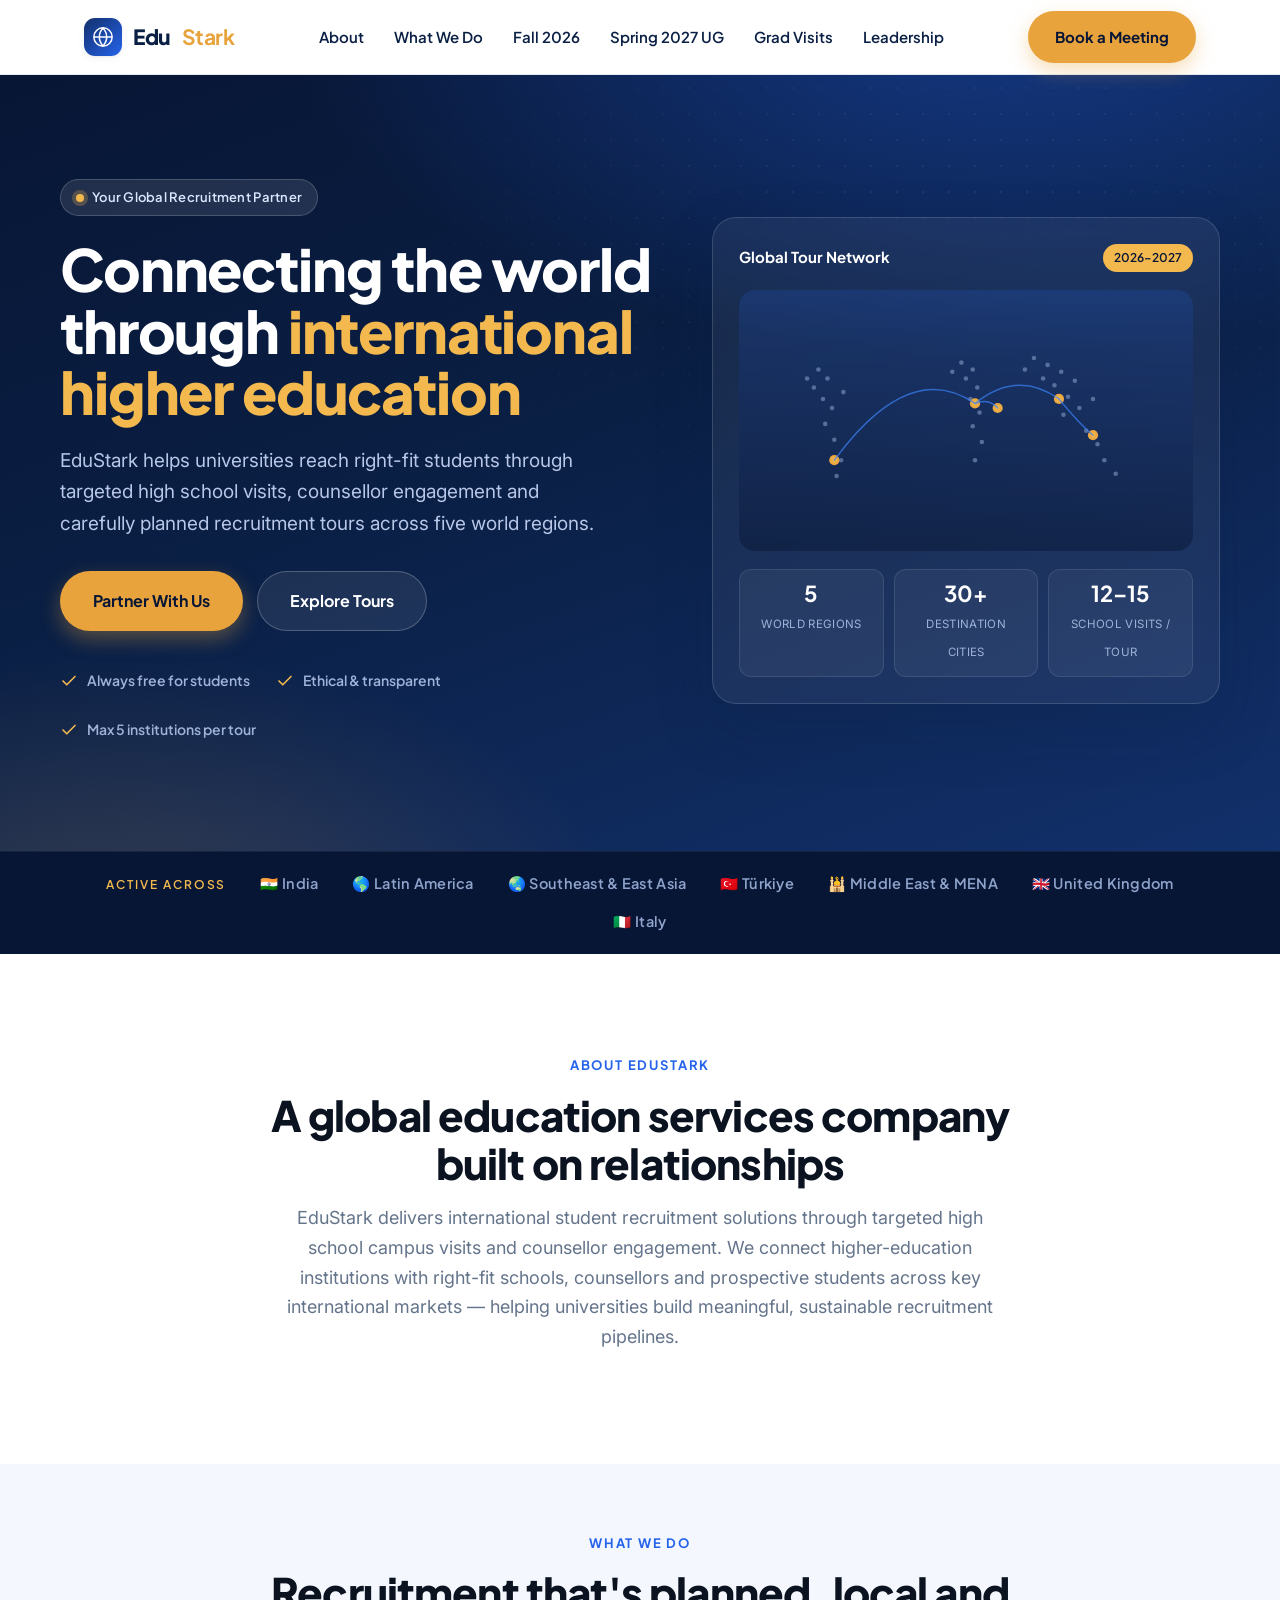
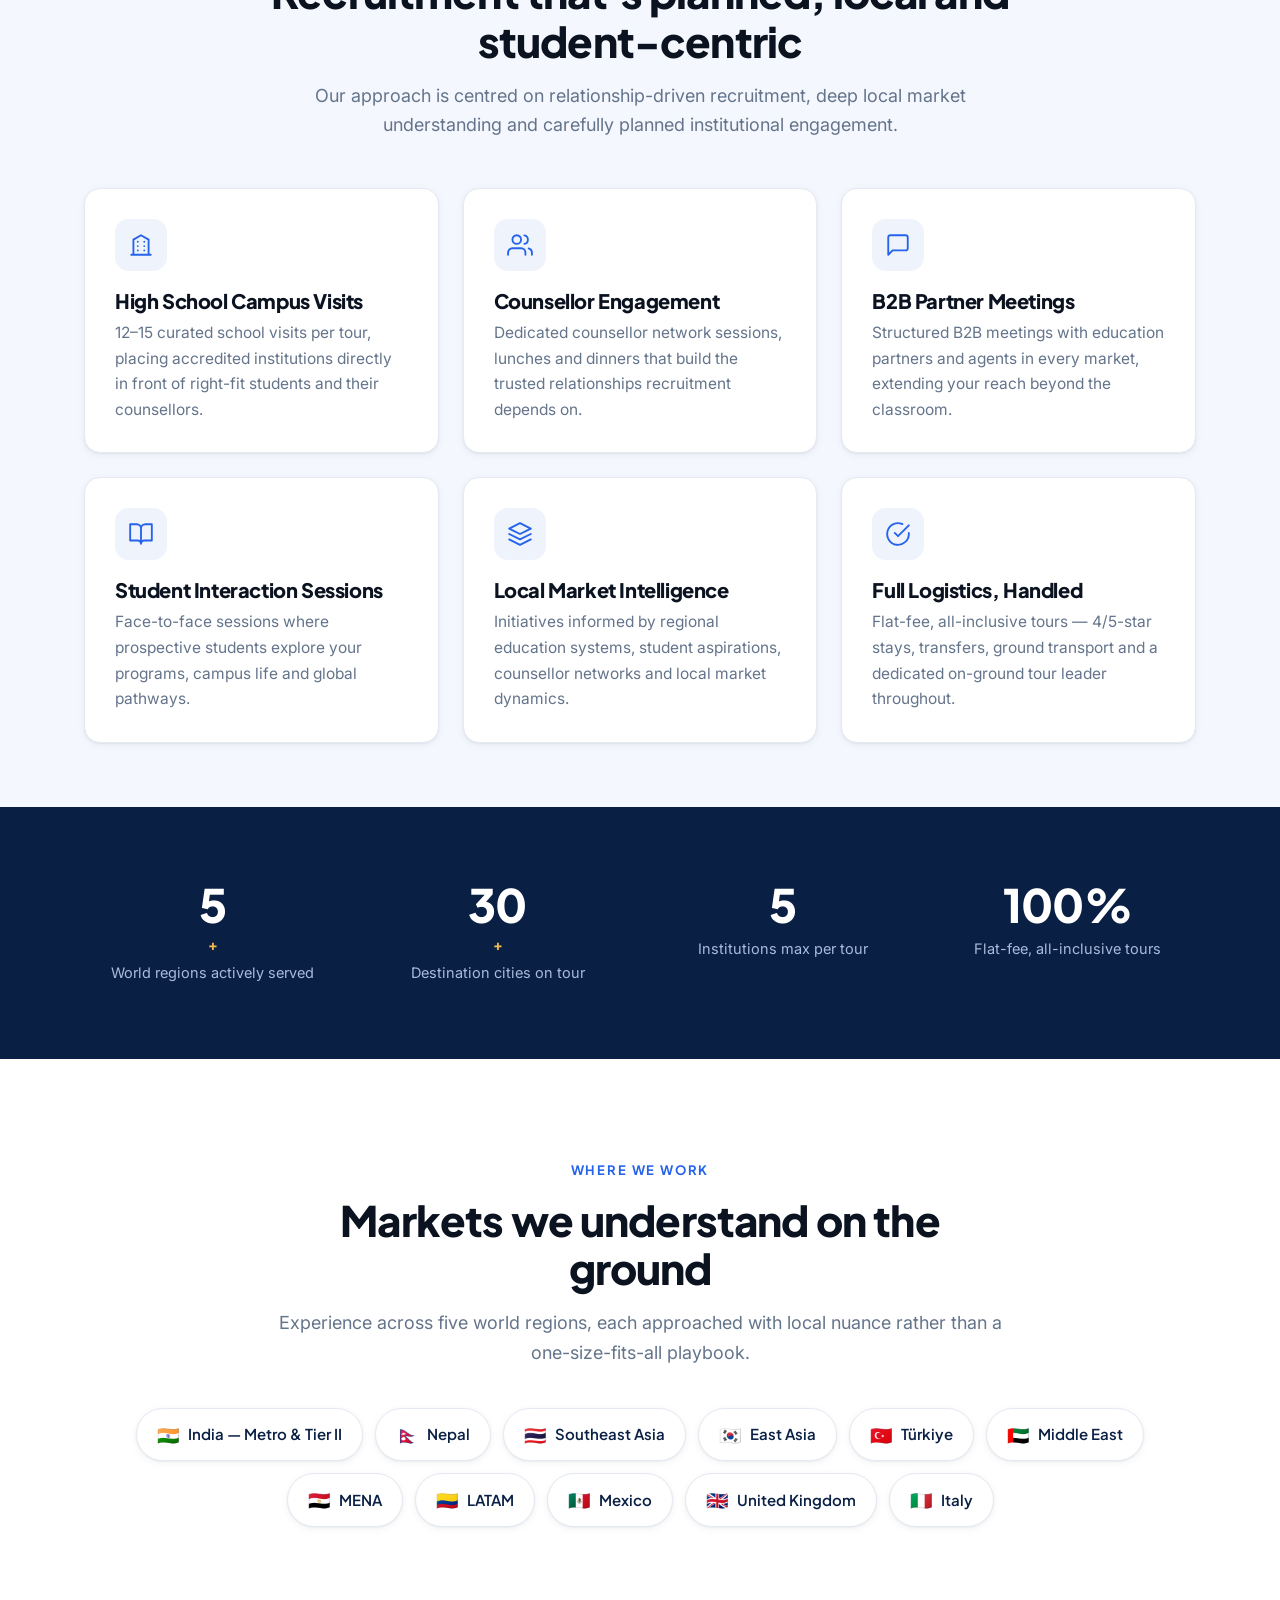
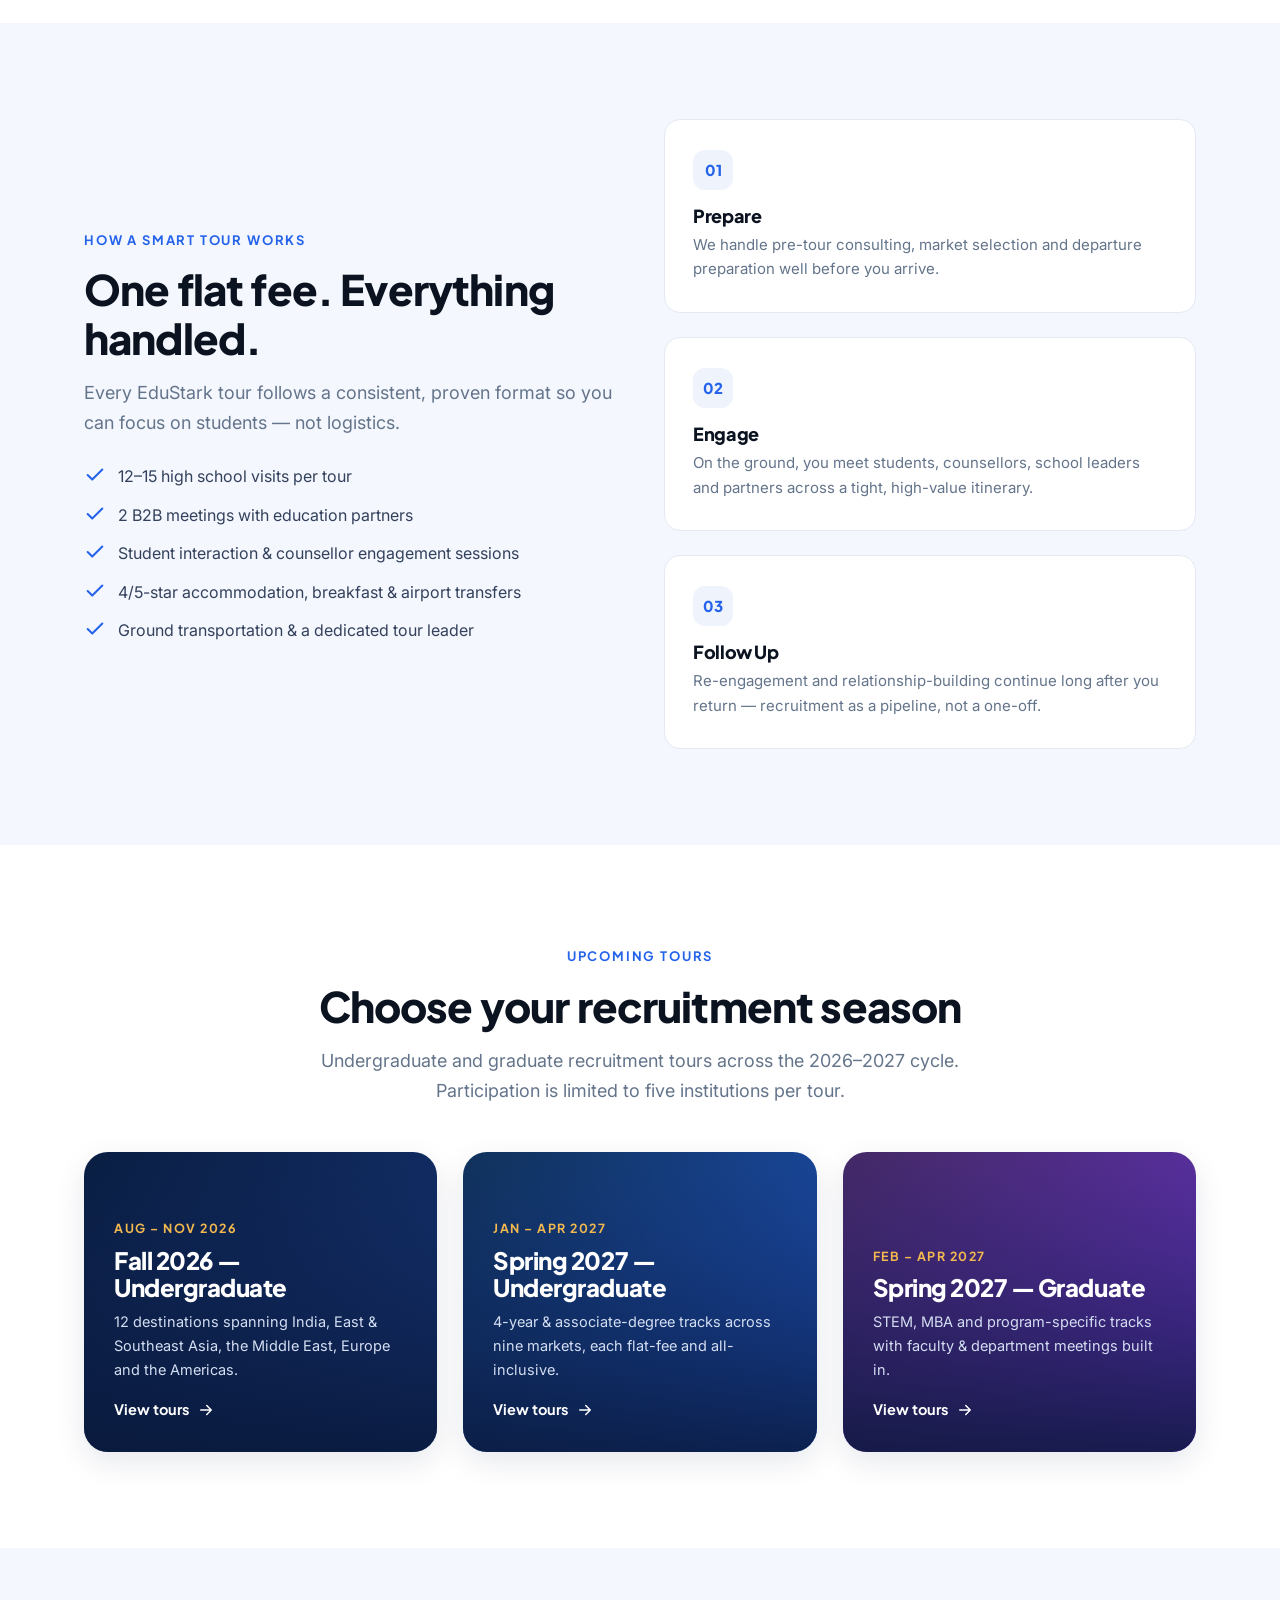
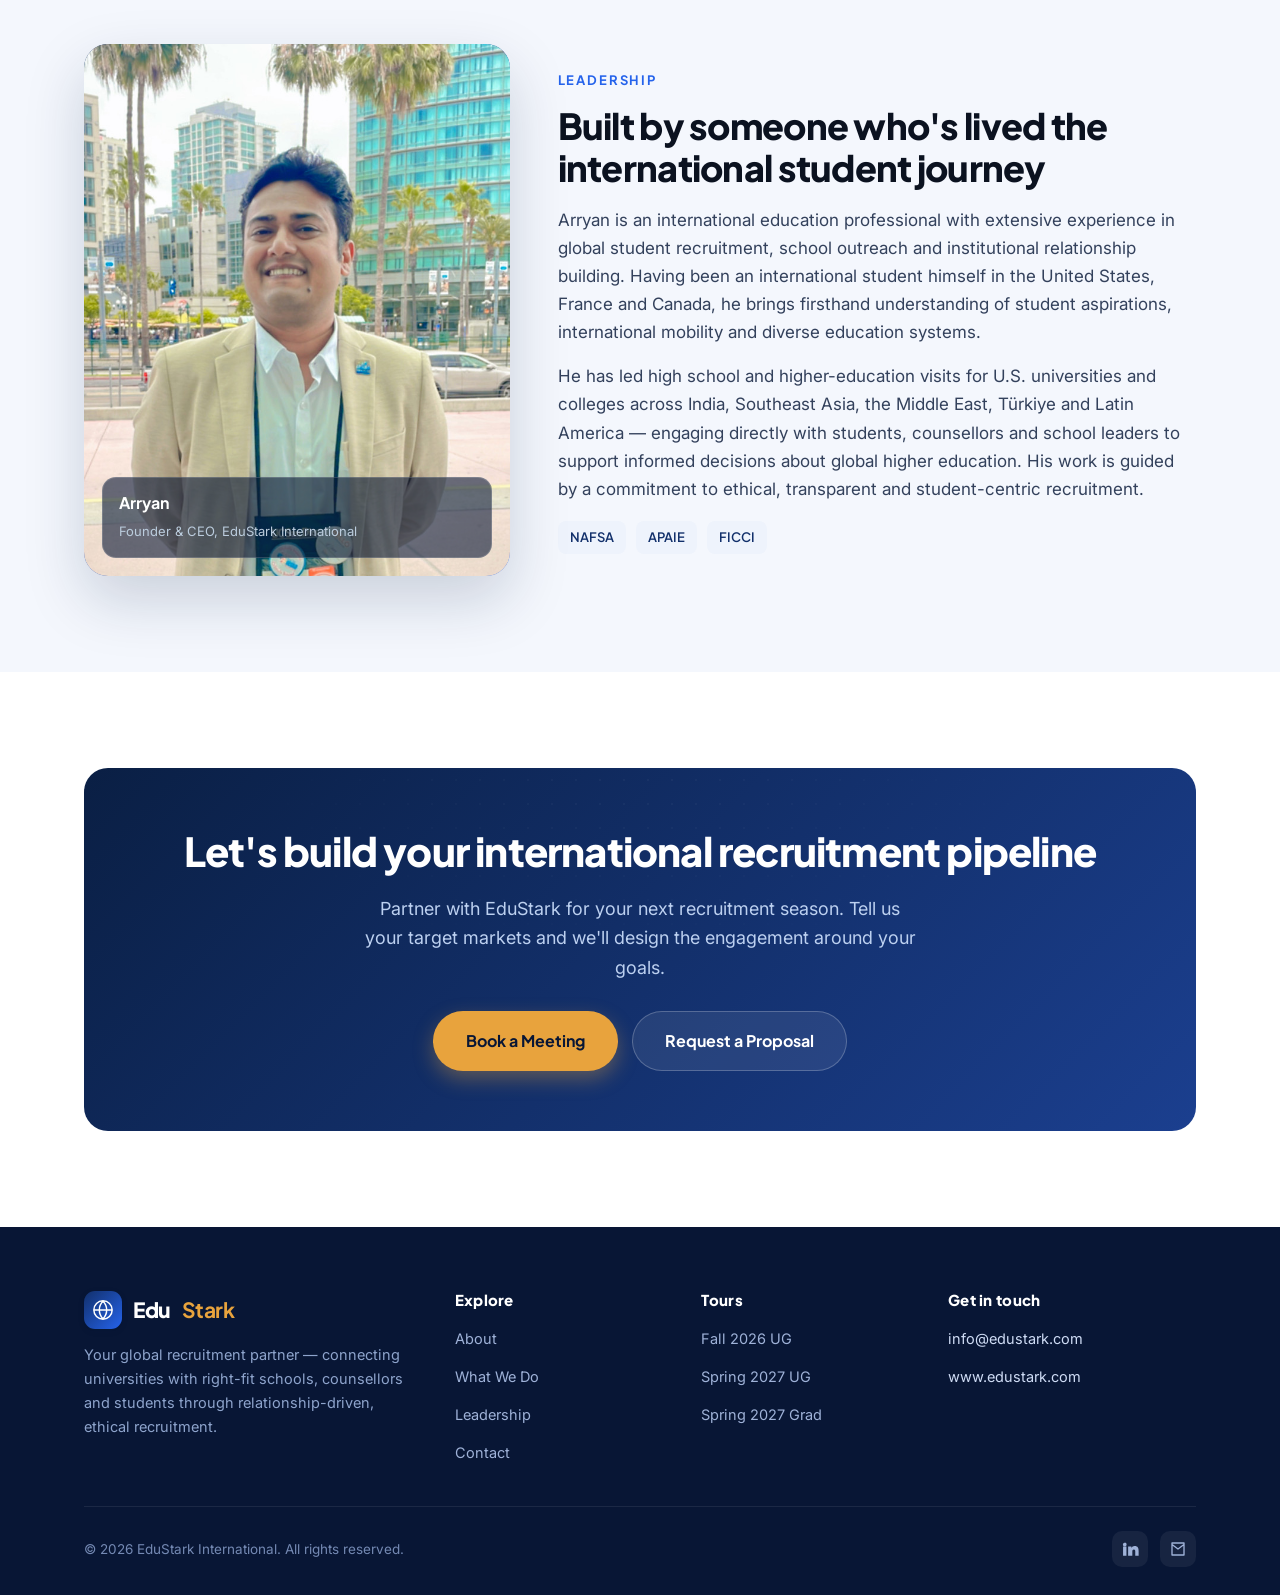
==== commit 0b520b8c: "Add founder photo (Arryan) to homepage" ====
--- a/index.html
+++ b/index.html
@@ -269,7 +269,7 @@
   <div class="container">
     <div class="founder">
       <div class="founder-photo reveal">
-        <div class="initials">A</div>
+        <img src="assets/arryan.jpg" alt="Arryan — Founder & CEO, EduStark International" class="founder-img" loading="lazy" />
         <div class="tagpill"><b>Arryan</b><small>Founder &amp; CEO, EduStark International</small></div>
       </div>
       <div class="founder-body reveal">
--- a/styles.css
+++ b/styles.css
@@ -392,3 +392,6 @@
 @media (max-width: 760px) {
   .site-header.open .nav-links li.nav-cta-mobile { display: block; }
 }
+
+/* Founder photo */
+.founder-img { position:absolute; inset:0; width:100%; height:100%; object-fit:cover; object-position:center top; }
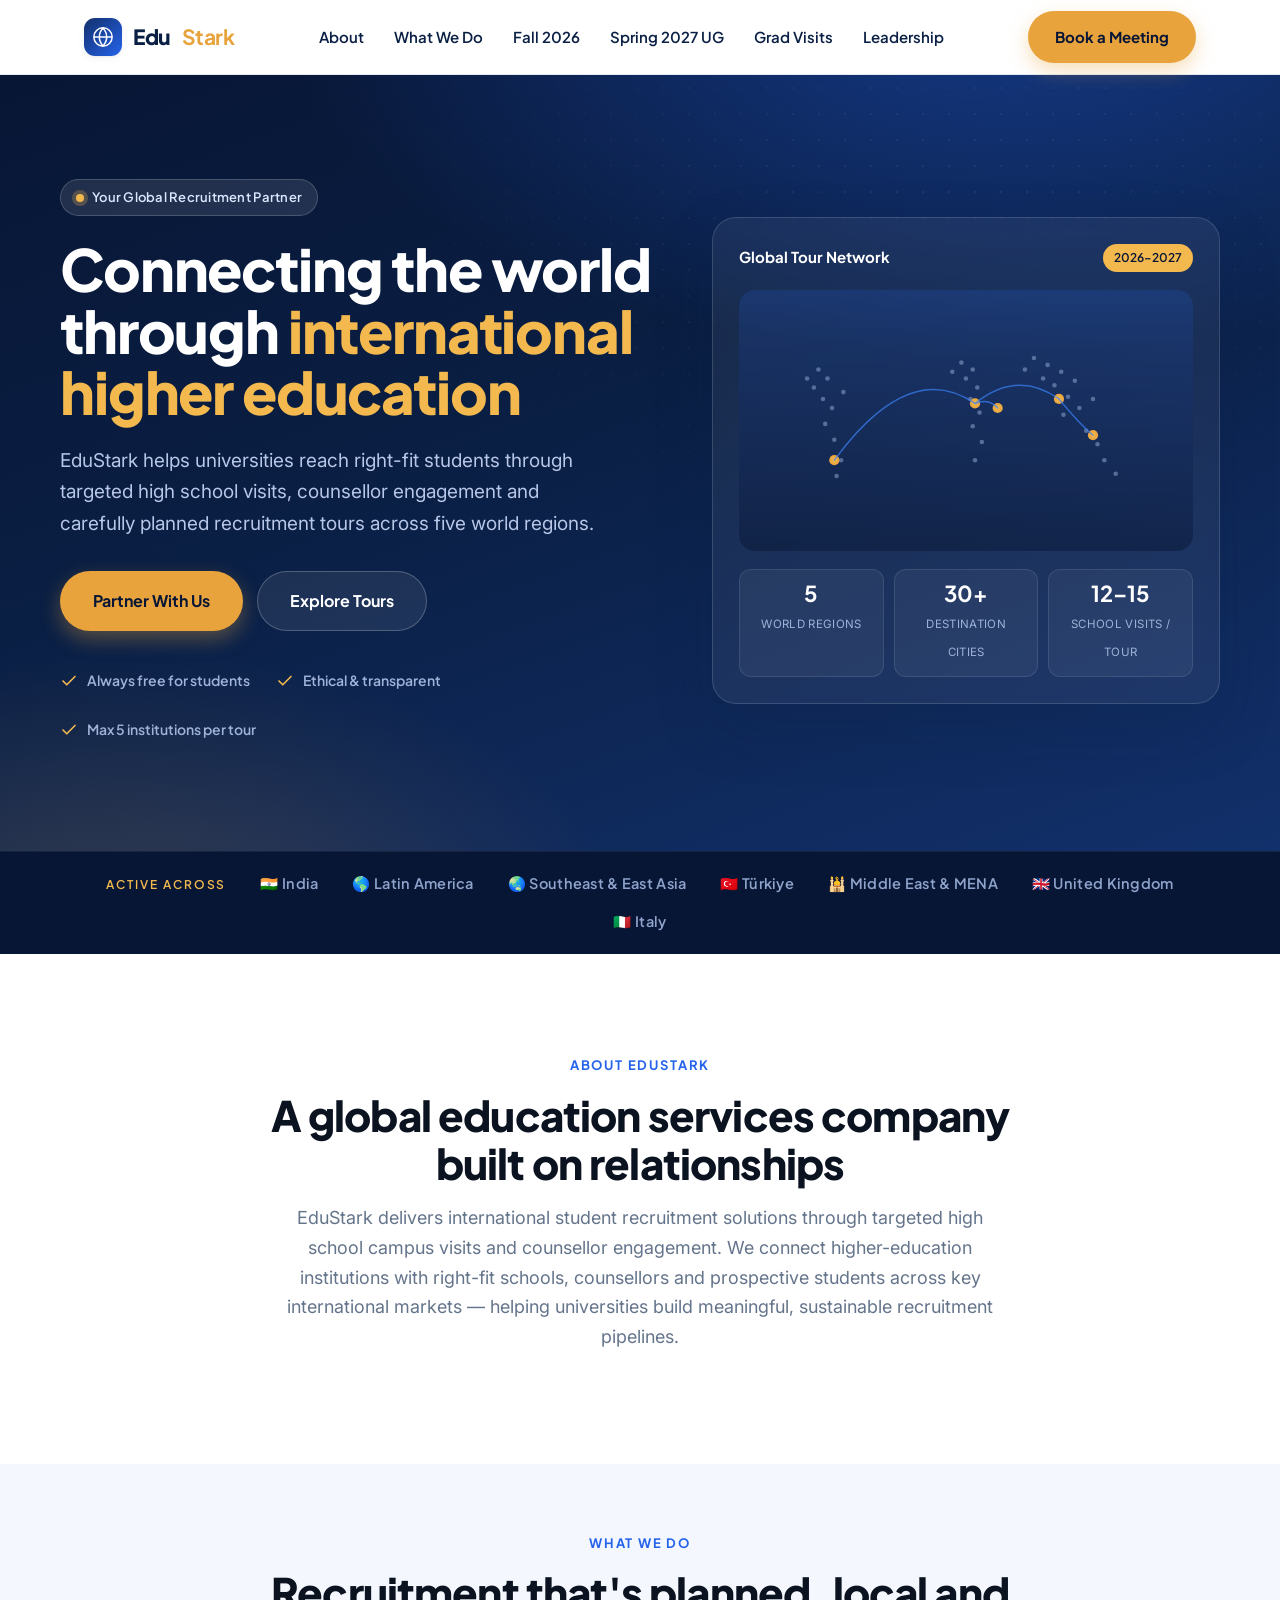
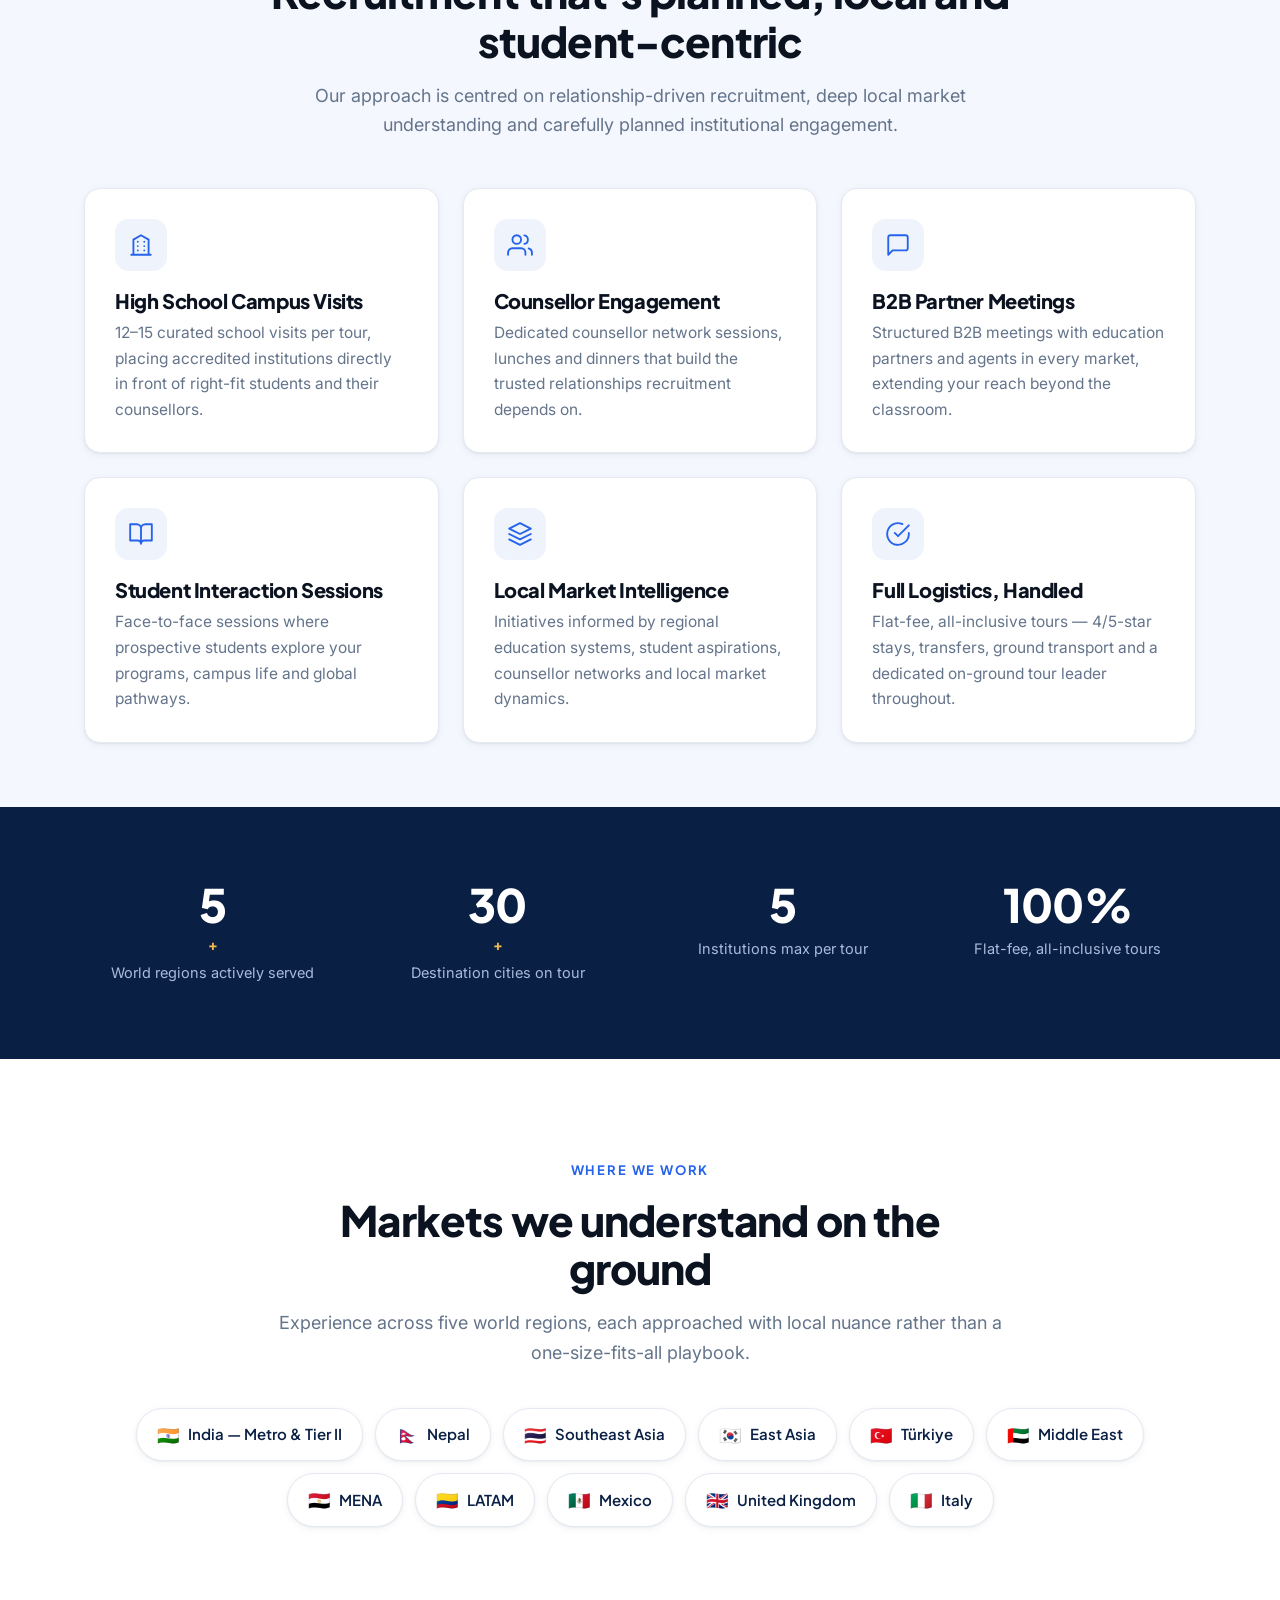
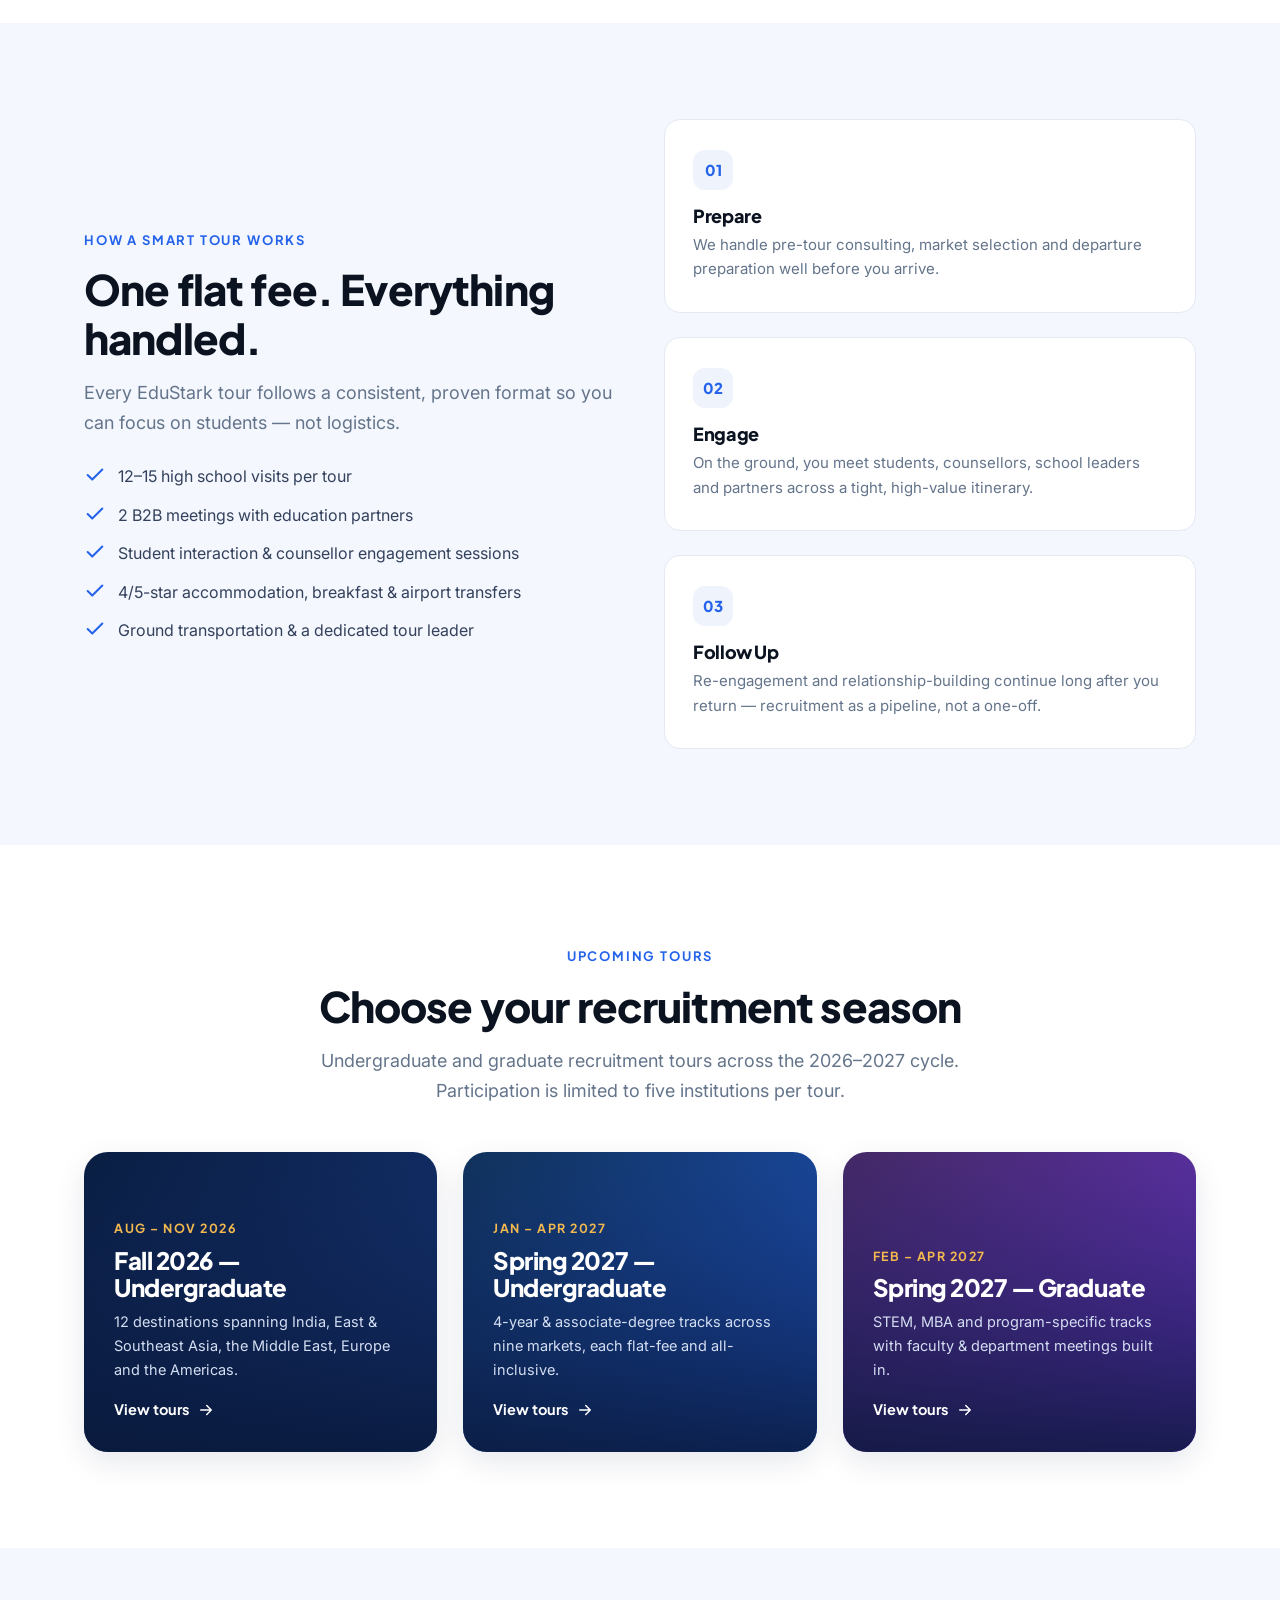
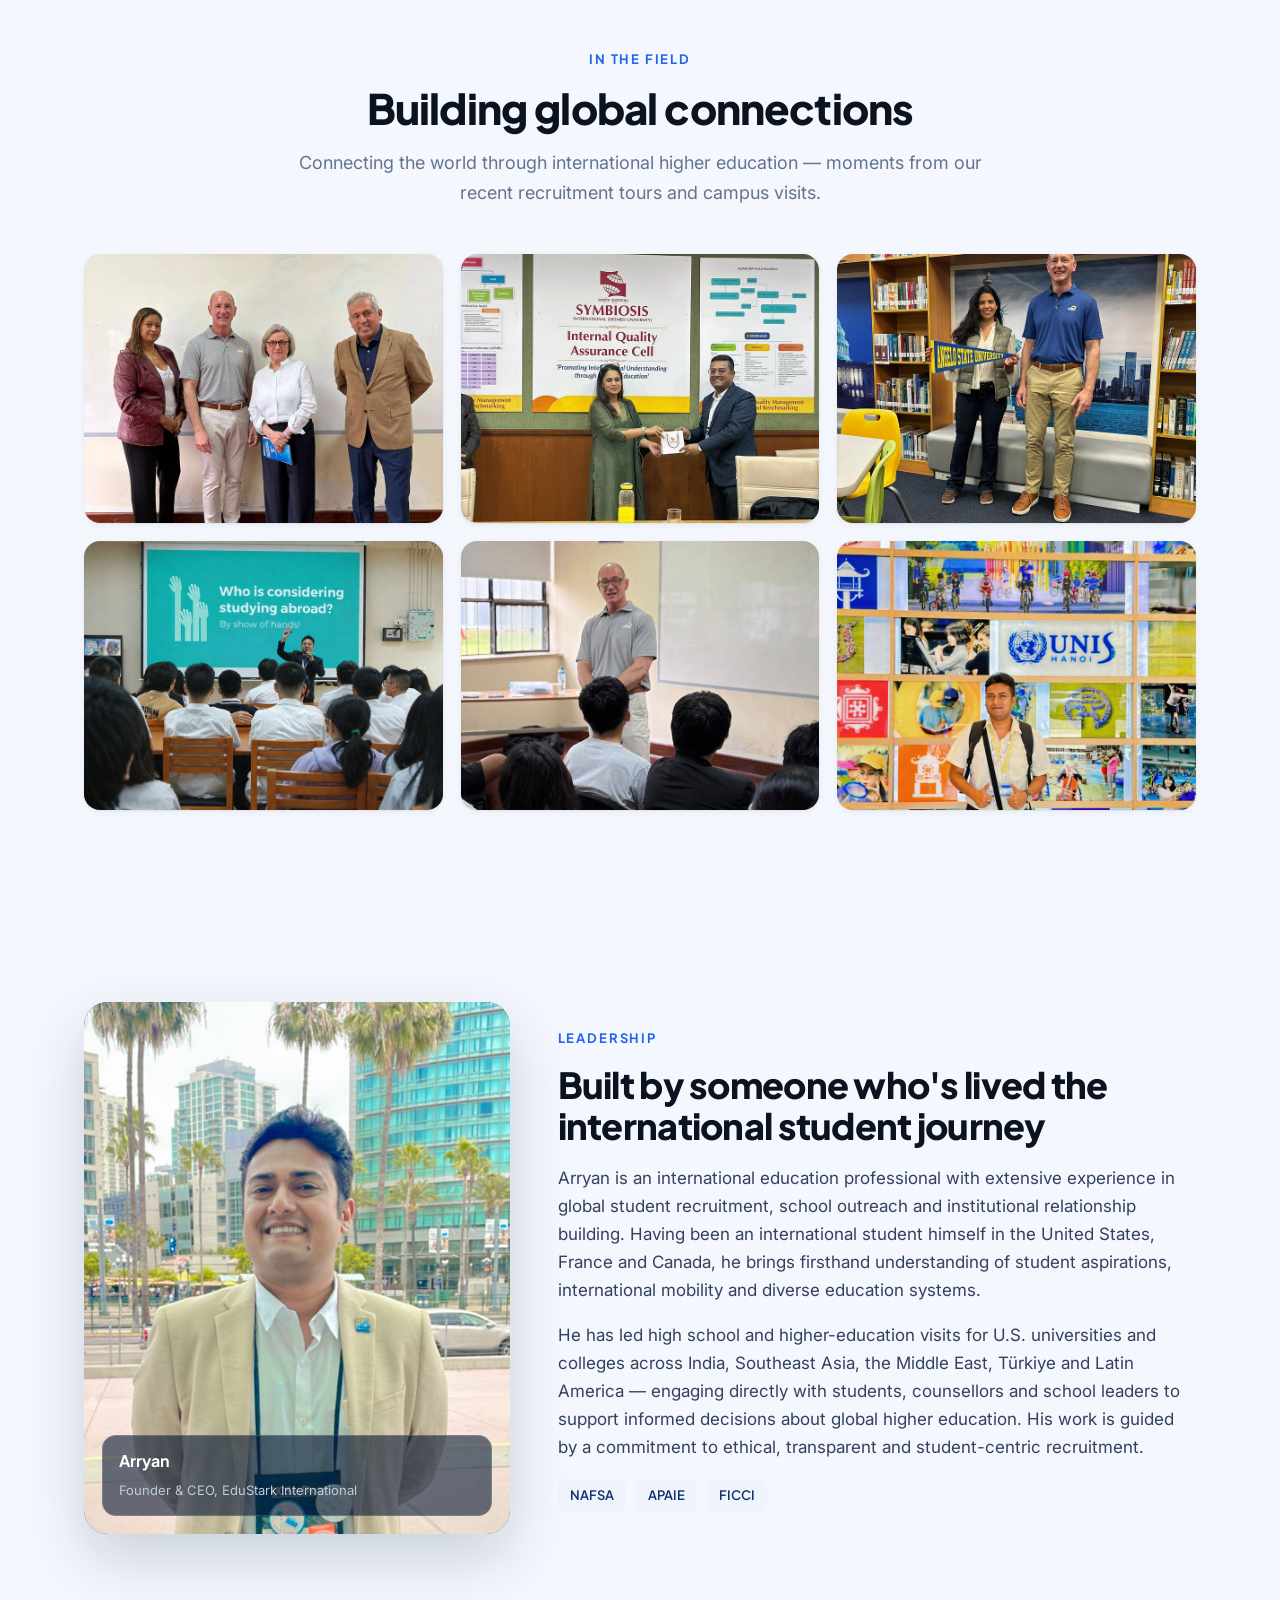
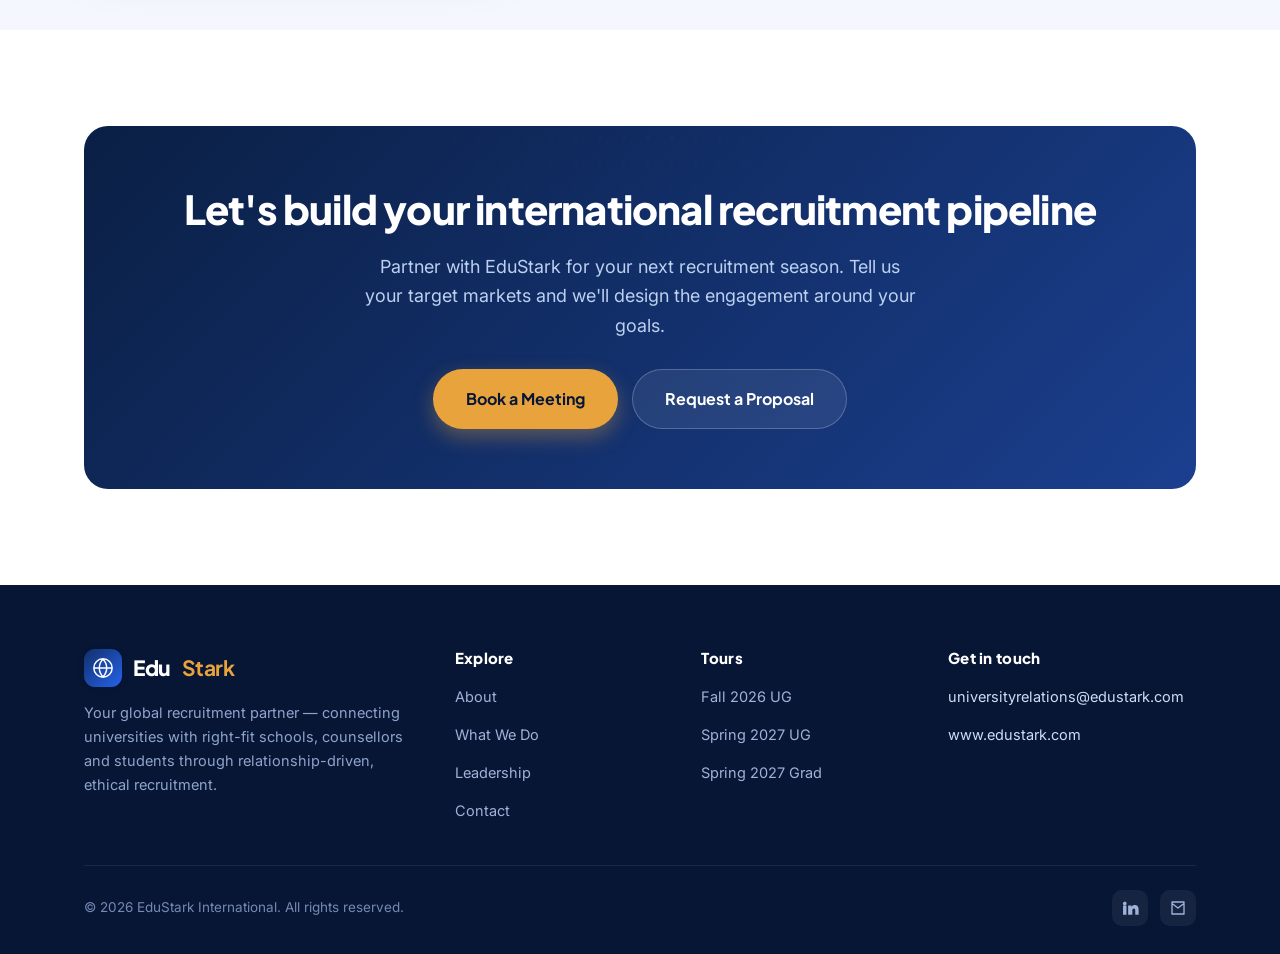
==== commit e962ee66: "Add tour photo gallery to homepage and update contact email" ====
--- a/index.html
+++ b/index.html
@@ -264,6 +264,25 @@
   </div>
 </section>
 
+<!-- ===== Gallery ===== -->
+<section class="section section--soft" id="gallery">
+  <div class="container">
+    <div class="center narrow reveal" style="margin-bottom:46px">
+      <span class="eyebrow">In the Field</span>
+      <h2 class="section-title">Building global connections</h2>
+      <p class="section-lead">Connecting the world through international higher education — moments from our recent recruitment tours and campus visits.</p>
+    </div>
+    <div class="gallery-grid">
+      <figure class="gphoto reveal"><img src="assets/gallery/tour-1.jpg" alt="EduStark team with university partners during a campus visit" loading="lazy" /></figure>
+      <figure class="gphoto reveal"><img src="assets/gallery/tour-2.jpg" alt="EduStark at Symbiosis International University" loading="lazy" /></figure>
+      <figure class="gphoto reveal"><img src="assets/gallery/tour-3.jpg" alt="University representatives with an Angelo State University pennant" loading="lazy" /></figure>
+      <figure class="gphoto reveal"><img src="assets/gallery/tour-4.jpg" alt="Students at a study-abroad information session" loading="lazy" /></figure>
+      <figure class="gphoto reveal"><img src="assets/gallery/tour-5.jpg" alt="University representative presenting to students in a classroom" loading="lazy" /></figure>
+      <figure class="gphoto reveal"><img src="assets/gallery/tour-6.jpg" alt="EduStark student engagement at UNIS Hanoi" loading="lazy" /></figure>
+    </div>
+  </div>
+</section>
+
 <!-- ===== Founder ===== -->
 <section class="section section--soft" id="founder">
   <div class="container">
@@ -292,7 +311,7 @@
       <h2>Let's build your international recruitment pipeline</h2>
       <p>Partner with EduStark for your next recruitment season. Tell us your target markets and we'll design the engagement around your goals.</p>
       <div class="hero-actions">
-        <a href="mailto:info@edustark.com?subject=Partnership%20Enquiry" class="btn btn--primary btn--lg">Book a Meeting</a>
+        <a href="mailto:universityrelations@edustark.com?subject=Partnership%20Enquiry" class="btn btn--primary btn--lg">Book a Meeting</a>
         <a href="tours-fall-2026.html" class="btn btn--on-navy btn--lg">Request a Proposal</a>
       </div>
     </div>
@@ -330,7 +349,7 @@
       <div class="footer-col footer-contact">
         <h4>Get in touch</h4>
         <ul>
-          <li><a href="mailto:info@edustark.com">info@edustark.com</a></li>
+          <li><a href="mailto:universityrelations@edustark.com">universityrelations@edustark.com</a></li>
           <li><a href="https://www.edustark.com">www.edustark.com</a></li>
         </ul>
       </div>
@@ -339,7 +358,7 @@
       <span>© <span id="year"></span> EduStark International. All rights reserved.</span>
       <div class="socials">
         <a href="#" aria-label="LinkedIn"><svg viewBox="0 0 24 24" fill="currentColor"><path d="M4.98 3.5A2.5 2.5 0 112.5 6 2.49 2.49 0 014.98 3.5zM2.75 8.75h4.5V21h-4.5zM9.5 8.75h4.3v1.68h.06a4.72 4.72 0 014.25-2.33c4.55 0 5.39 3 5.39 6.86V21h-4.5v-5.43c0-1.3 0-2.97-1.81-2.97s-2.09 1.41-2.09 2.87V21H9.5z"/></svg></a>
-        <a href="mailto:info@edustark.com" aria-label="Email"><svg viewBox="0 0 24 24" fill="none"><path d="M4 4h16v16H4zM4 6l8 6 8-6" stroke="currentColor" stroke-width="1.8" stroke-linecap="round" stroke-linejoin="round"/></svg></a>
+        <a href="mailto:universityrelations@edustark.com" aria-label="Email"><svg viewBox="0 0 24 24" fill="none"><path d="M4 4h16v16H4zM4 6l8 6 8-6" stroke="currentColor" stroke-width="1.8" stroke-linecap="round" stroke-linejoin="round"/></svg></a>
       </div>
     </div>
   </div>
--- a/styles.css
+++ b/styles.css
@@ -395,3 +395,11 @@
 
 /* Founder photo */
 .founder-img { position:absolute; inset:0; width:100%; height:100%; object-fit:cover; object-position:center top; }
+
+/* Tour gallery */
+.gallery-grid { display:grid; grid-template-columns:repeat(3,1fr); gap:18px; }
+.gphoto { margin:0; border-radius:var(--radius); overflow:hidden; box-shadow:var(--shadow-sm); aspect-ratio:4/3; background:var(--bg-softer); }
+.gphoto img { width:100%; height:100%; object-fit:cover; display:block; transition:transform .55s ease; }
+.gphoto:hover img { transform:scale(1.06); }
+@media (max-width:860px){ .gallery-grid{ grid-template-columns:repeat(2,1fr); } }
+@media (max-width:520px){ .gallery-grid{ grid-template-columns:1fr; } }
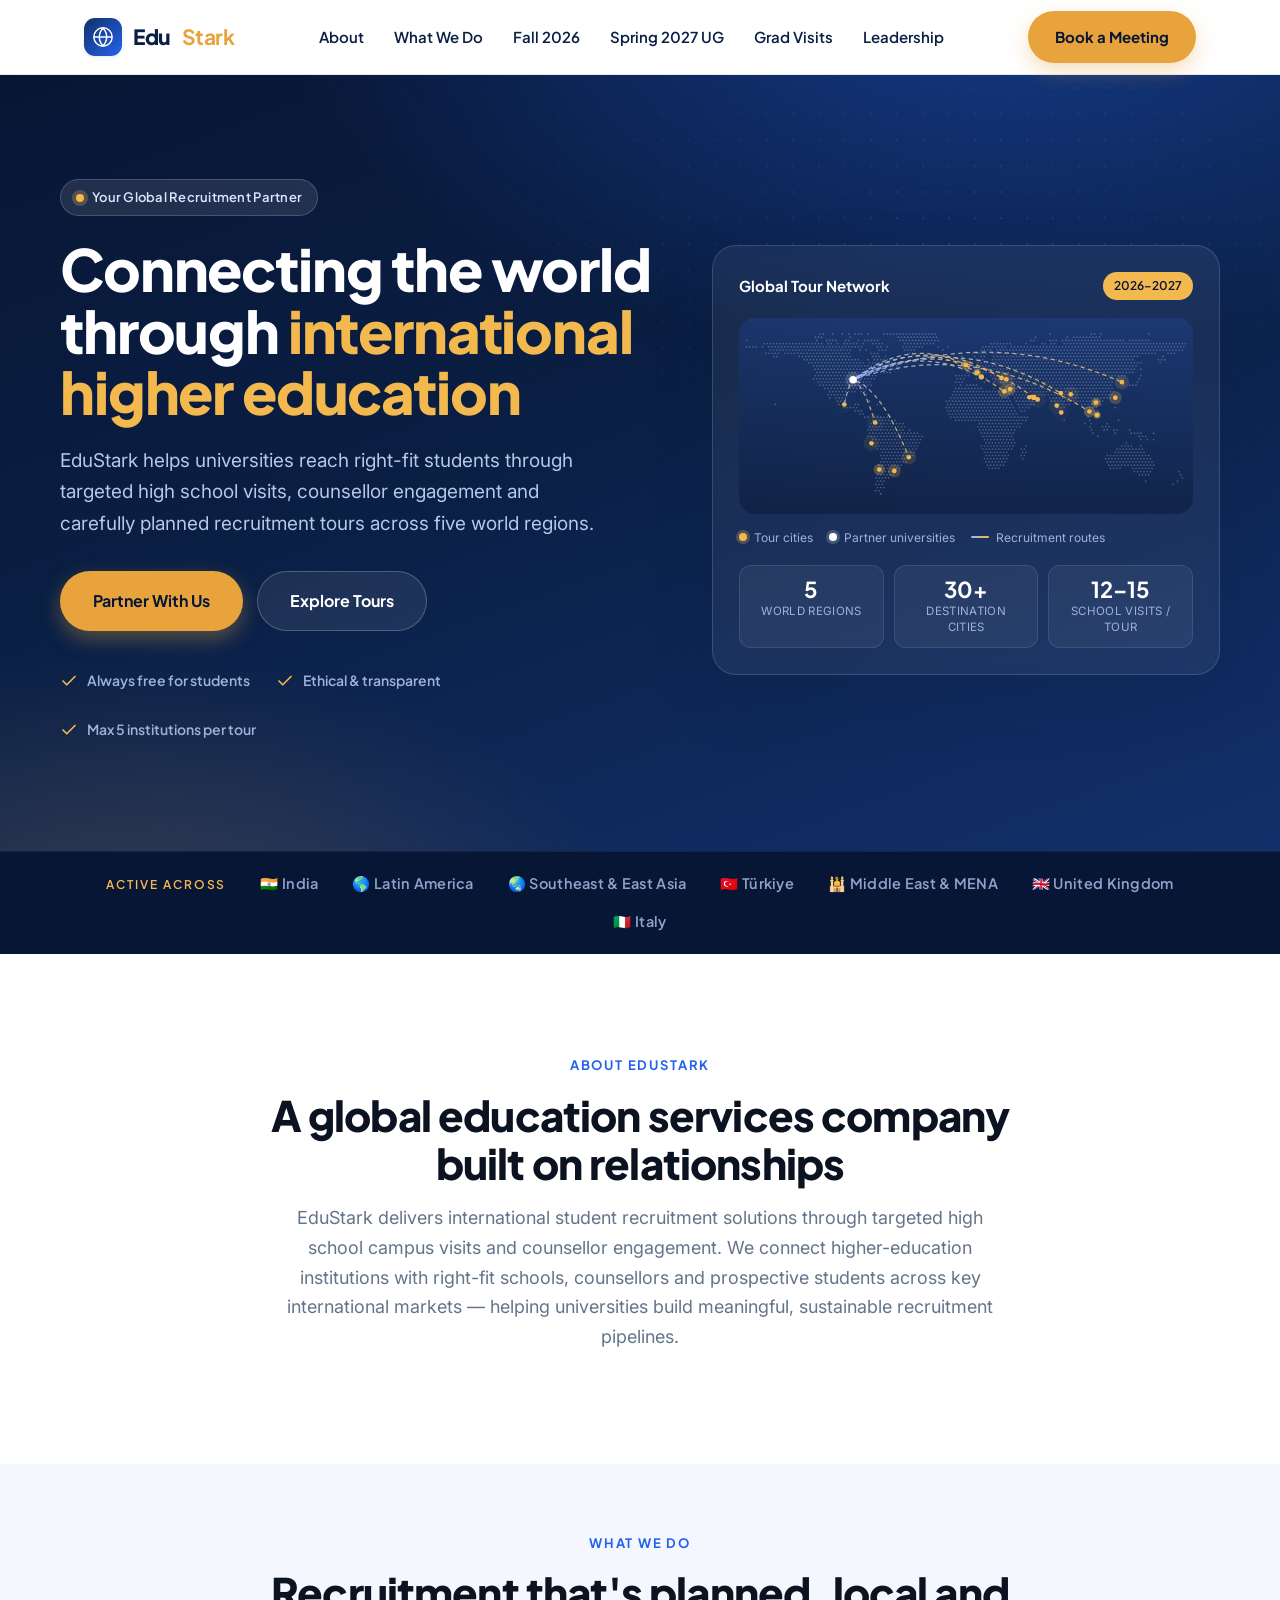
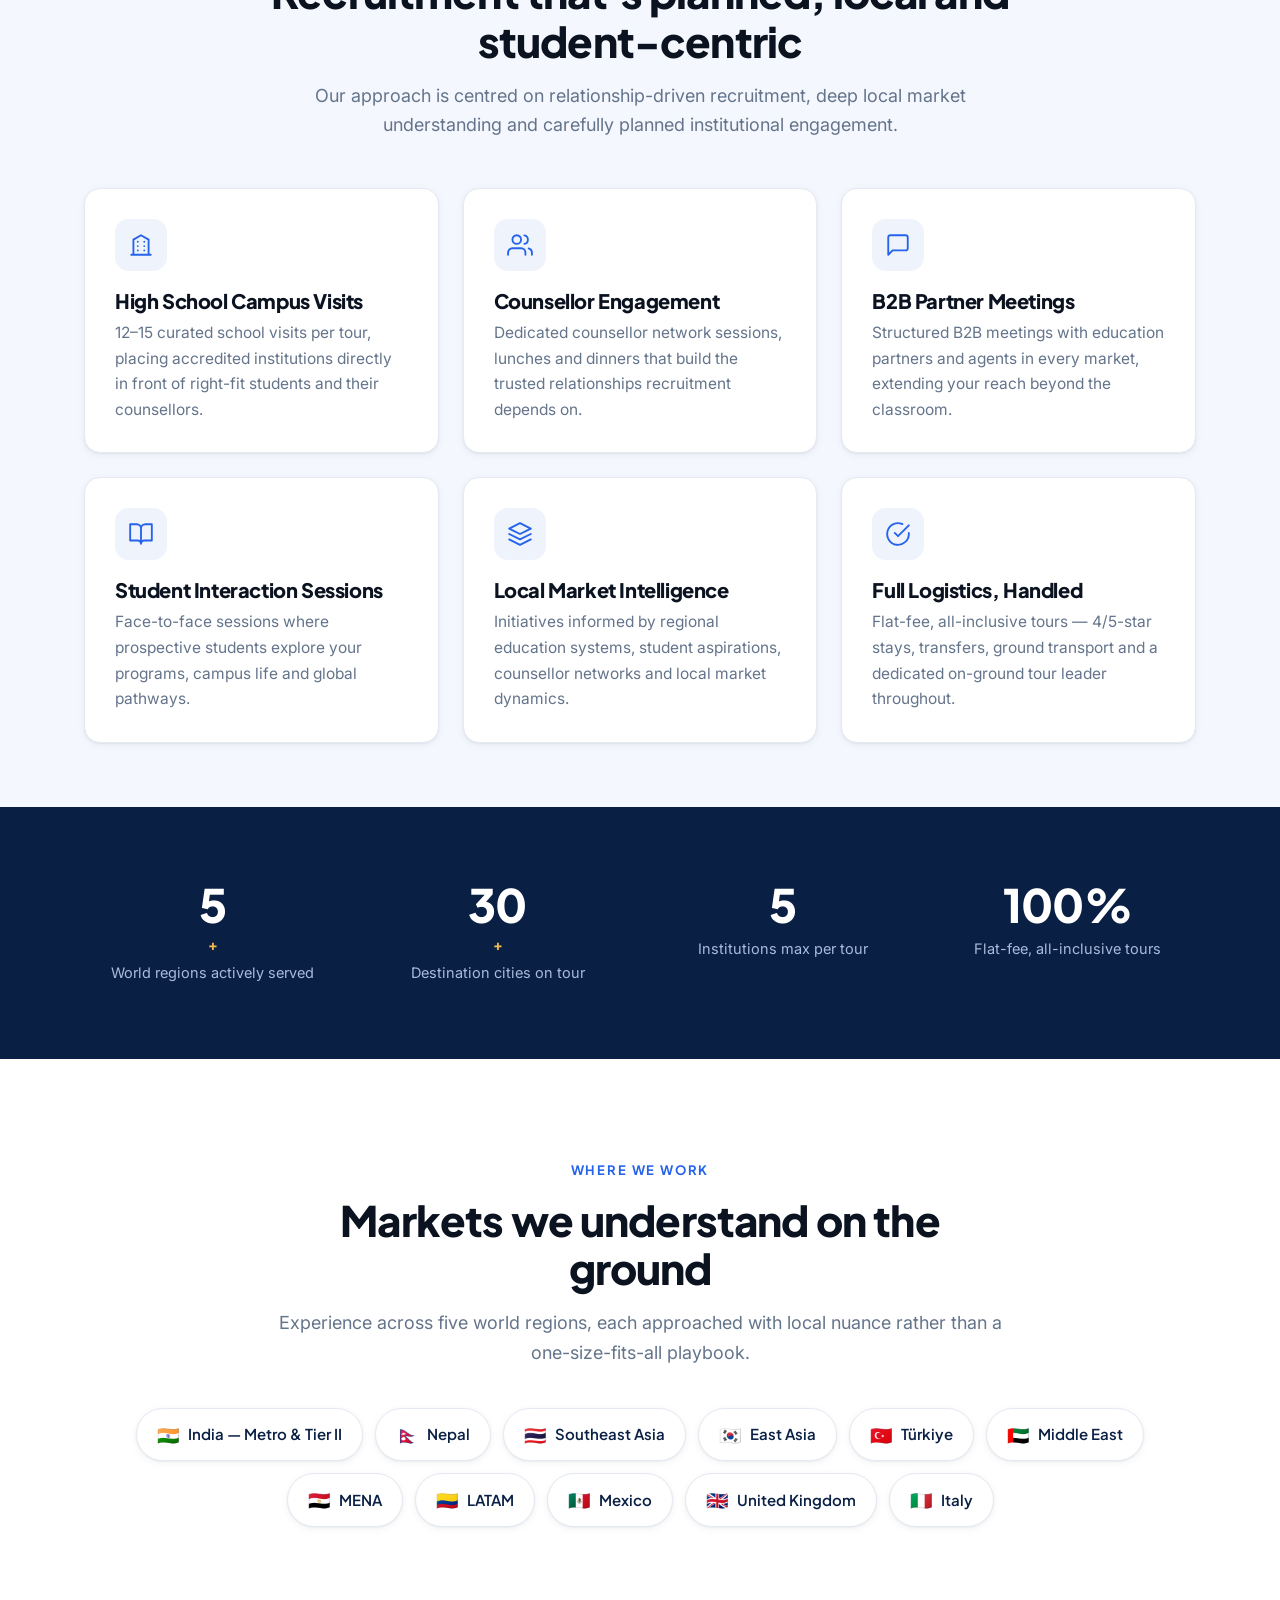
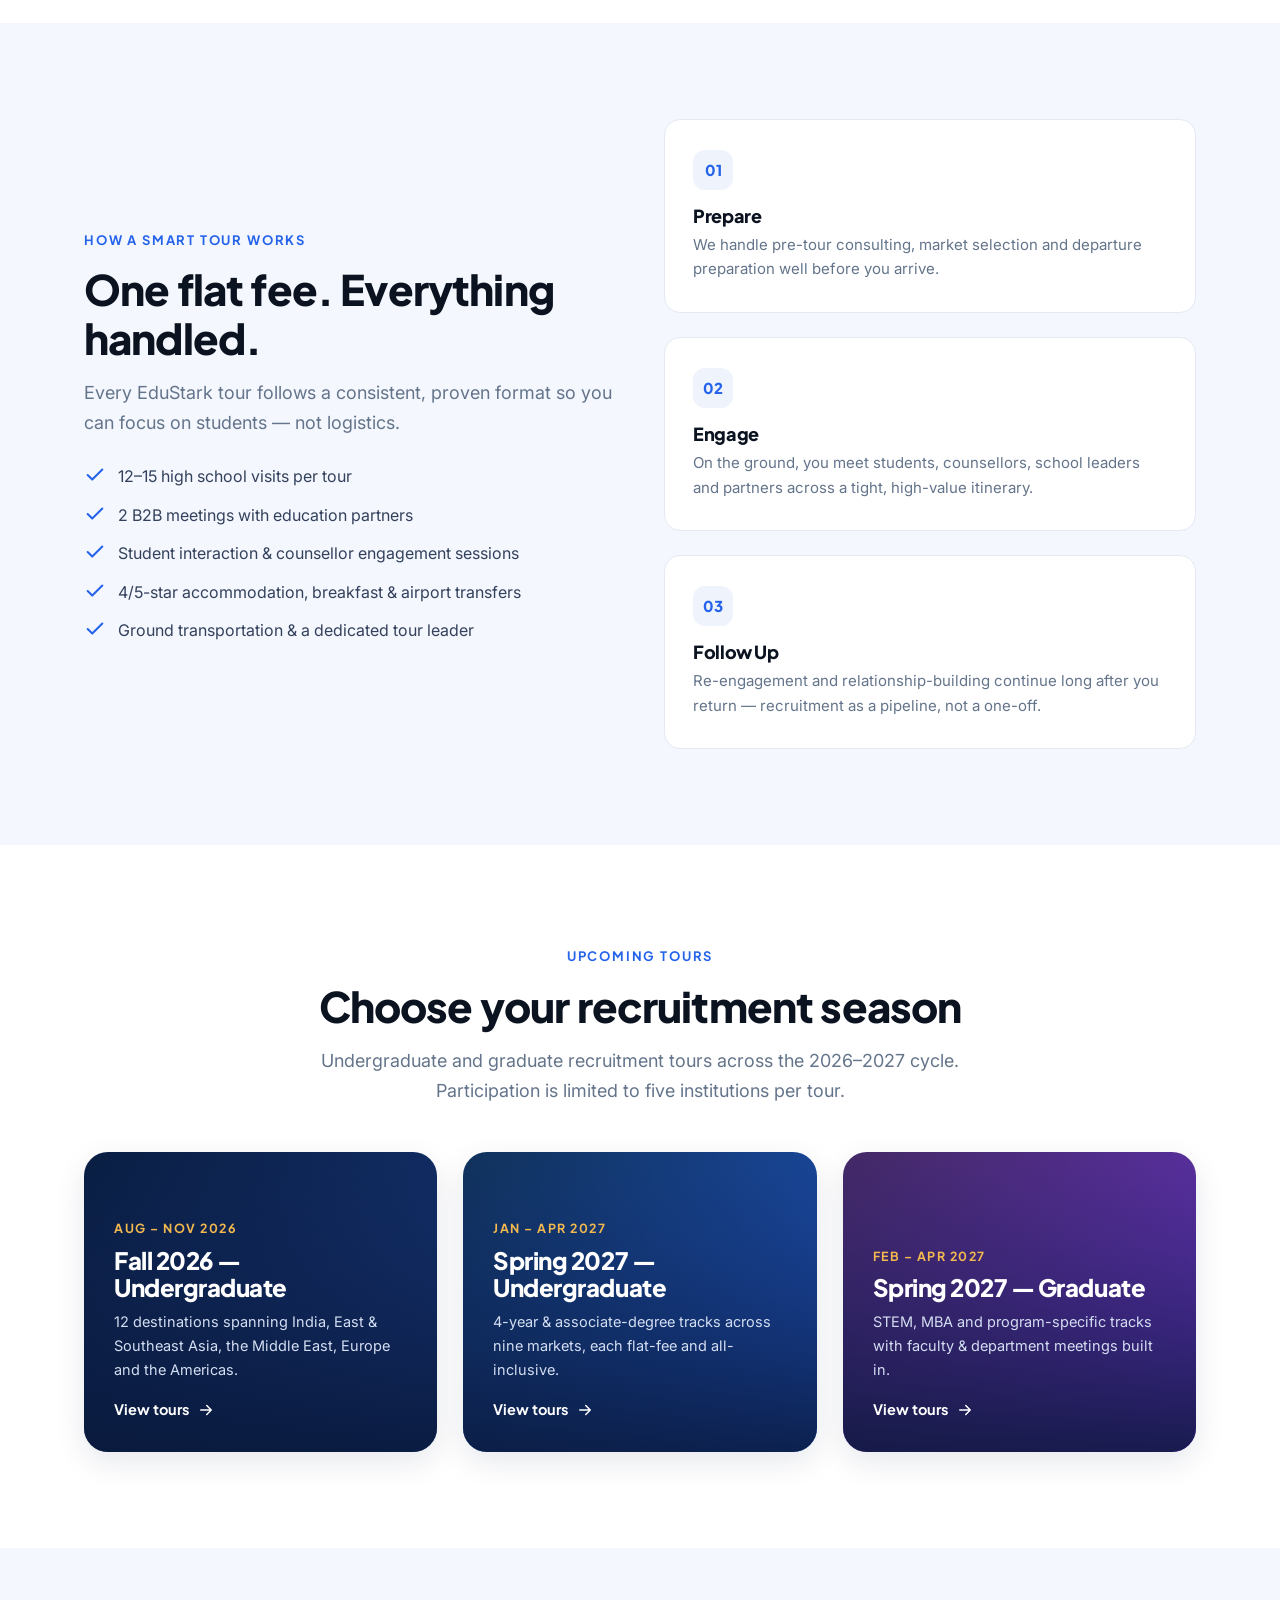
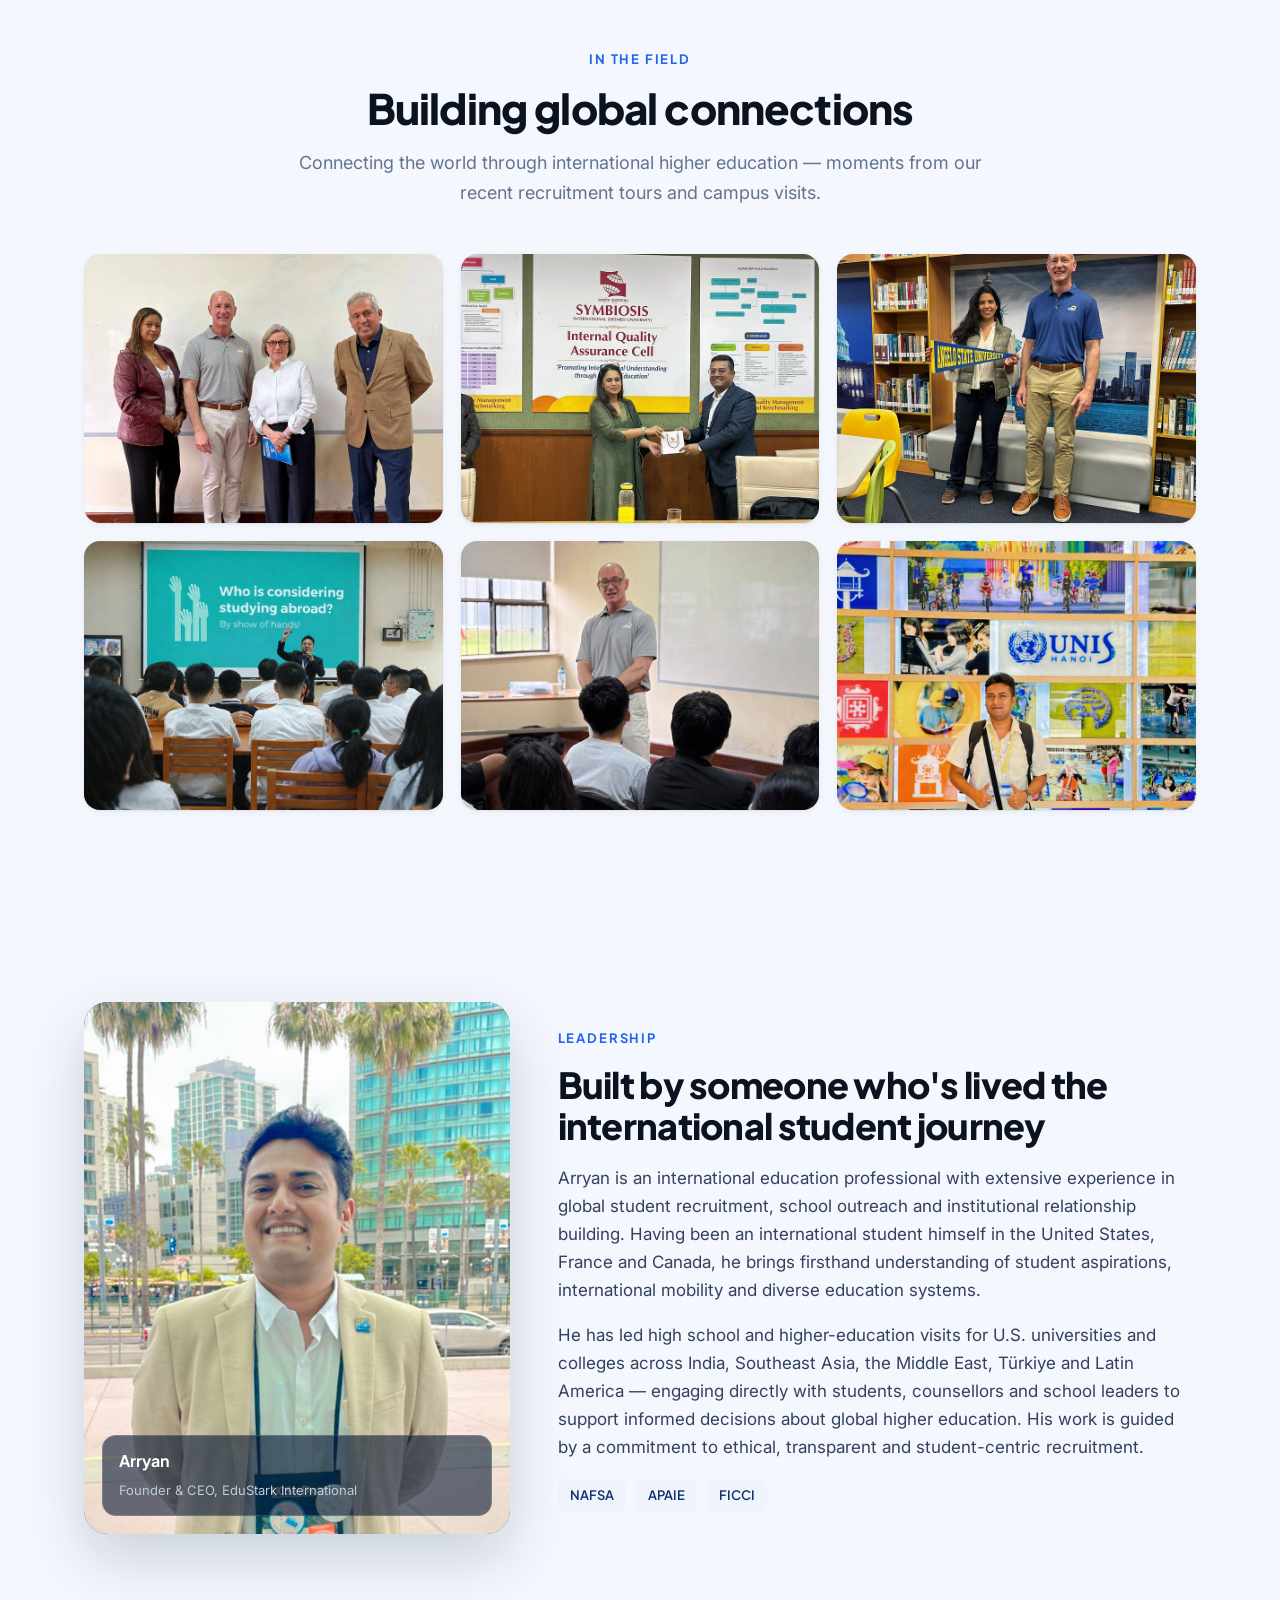
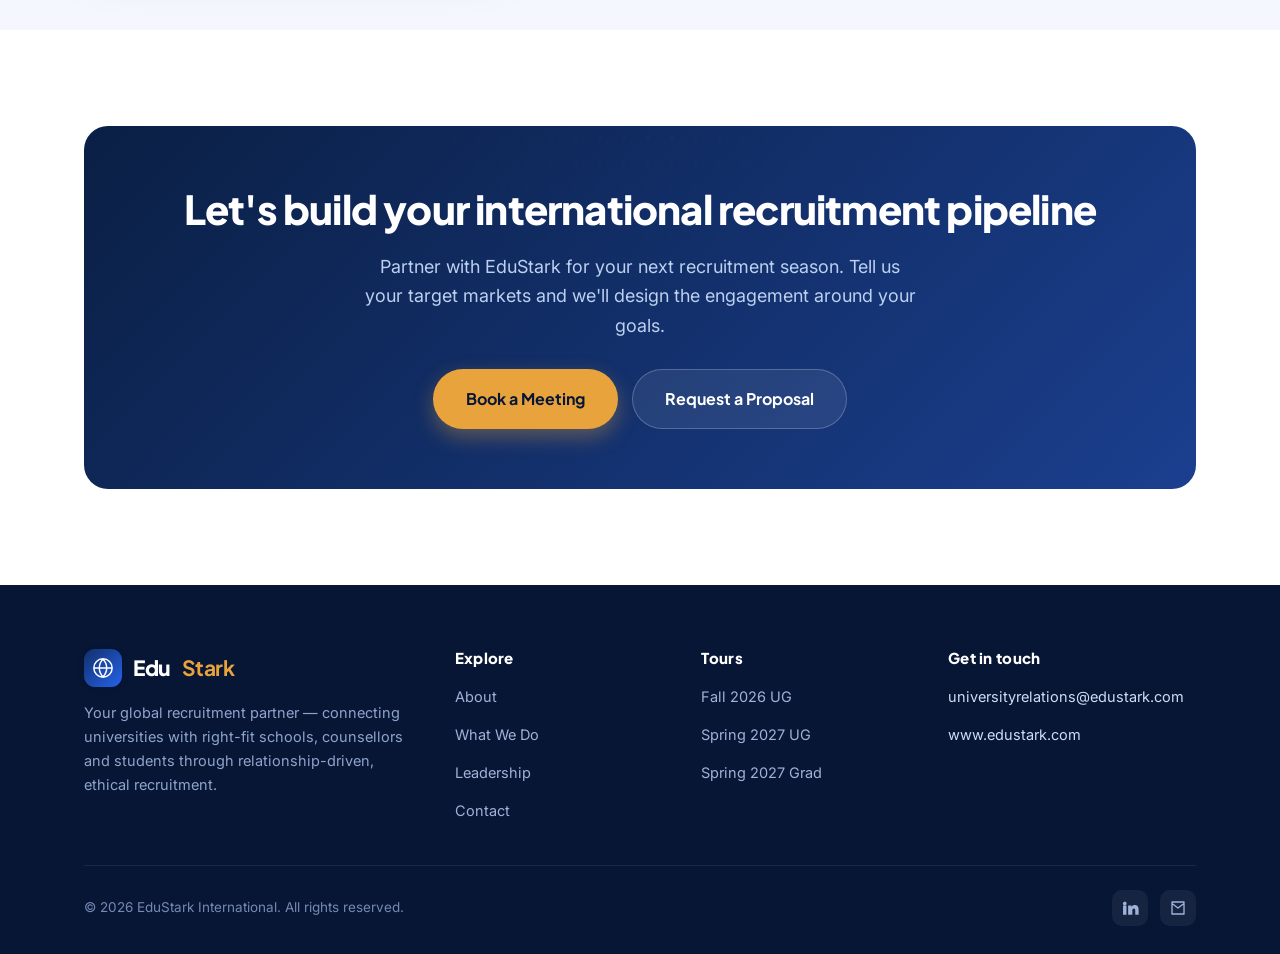
==== commit ba844820: "Replace hero tour map with dotted world map of real tour cities" ====
--- a/index.html
+++ b/index.html
@@ -65,41 +65,8 @@
     <div class="hero-visual">
       <div class="globe-card">
         <div class="gc-top"><span>Global Tour Network</span><span class="pill">2026–2027</span></div>
-        <div class="globe-wrap">
-          <svg viewBox="0 0 400 230" role="img" aria-label="World map with EduStark recruitment regions">
-            <defs>
-              <radialGradient id="dotGlow" cx="50%" cy="50%" r="50%">
-                <stop offset="0%" stop-color="#f3b94f"/><stop offset="100%" stop-color="#e8a33d"/>
-              </radialGradient>
-            </defs>
-            <!-- stylised continents as dot clusters -->
-            <g fill="#8ea4cc" opacity="0.55">
-              <!-- Americas -->
-              <circle cx="70" cy="70" r="2"/><circle cx="78" cy="78" r="2"/><circle cx="66" cy="86" r="2"/><circle cx="74" cy="96" r="2"/><circle cx="82" cy="104" r="2"/><circle cx="76" cy="118" r="2"/><circle cx="84" cy="132" r="2"/><circle cx="90" cy="150" r="2"/><circle cx="86" cy="164" r="2"/><circle cx="92" cy="90" r="2"/><circle cx="60" cy="78" r="2"/>
-              <!-- Europe/Africa -->
-              <circle cx="196" cy="64" r="2"/><circle cx="206" cy="70" r="2"/><circle cx="200" cy="78" r="2"/><circle cx="210" cy="86" r="2"/><circle cx="204" cy="96" r="2"/><circle cx="212" cy="108" r="2"/><circle cx="206" cy="120" r="2"/><circle cx="214" cy="134" r="2"/><circle cx="208" cy="150" r="2"/><circle cx="188" cy="72" r="2"/>
-              <!-- Asia -->
-              <circle cx="260" cy="60" r="2"/><circle cx="272" cy="66" r="2"/><circle cx="284" cy="72" r="2"/><circle cx="296" cy="80" r="2"/><circle cx="278" cy="84" r="2"/><circle cx="290" cy="94" r="2"/><circle cx="300" cy="104" r="2"/><circle cx="286" cy="110" r="2"/><circle cx="312" cy="96" r="2"/><circle cx="268" cy="78" r="2"/><circle cx="252" cy="70" r="2"/>
-              <!-- SEA / Oceania -->
-              <circle cx="306" cy="124" r="2"/><circle cx="316" cy="136" r="2"/><circle cx="322" cy="150" r="2"/><circle cx="332" cy="162" r="2"/>
-            </g>
-            <!-- active recruitment nodes -->
-            <g>
-              <circle cx="84" cy="150" r="4.5" fill="url(#dotGlow)"/>   <!-- LATAM -->
-              <circle cx="208" cy="100" r="4.5" fill="url(#dotGlow)"/>  <!-- Türkiye/ME -->
-              <circle cx="228" cy="104" r="4.5" fill="url(#dotGlow)"/>  <!-- Middle East -->
-              <circle cx="282" cy="96" r="4.5" fill="url(#dotGlow)"/>   <!-- India -->
-              <circle cx="312" cy="128" r="4.5" fill="url(#dotGlow)"/>  <!-- SEA -->
-            </g>
-            <!-- connection arcs -->
-            <g stroke="#3b82f6" stroke-width="1.3" fill="none" opacity="0.7" stroke-linecap="round">
-              <path d="M84 150 Q150 60 208 100"/>
-              <path d="M208 100 Q245 70 282 96"/>
-              <path d="M282 96 Q300 118 312 128"/>
-              <path d="M208 100 Q220 95 228 104"/>
-            </g>
-          </svg>
-        </div>
+        <div class="globe-wrap"><img src="assets/world-map.svg" alt="World map of EduStark tour cities across India, Asia, the Middle East, Europe and Latin America, connected to partner universities" width="400" height="159" /></div>
+        <div class="gc-legend"><span><i class="lg-dot"></i>Tour cities</span><span><i class="lg-hub"></i>Partner universities</span><span><i class="lg-line"></i>Recruitment routes</span></div>
         <div class="gc-stats">
           <div class="gc-stat"><b>5</b><small>WORLD REGIONS</small></div>
           <div class="gc-stat"><b>30+</b><small>DESTINATION CITIES</small></div>
--- a/styles.css
+++ b/styles.css
@@ -403,3 +403,15 @@
 .gphoto:hover img { transform:scale(1.06); }
 @media (max-width:860px){ .gallery-grid{ grid-template-columns:repeat(2,1fr); } }
 @media (max-width:520px){ .gallery-grid{ grid-template-columns:1fr; } }
+
+/* Hero world map */
+.globe-wrap img { width:100%; height:auto; display:block; padding:10px 6px; }
+.gc-legend { display:flex; flex-wrap:wrap; gap:8px 16px; margin-top:14px; font-size:12px; color:#9fb2d8; }
+.gc-legend span { display:inline-flex; align-items:center; gap:7px; }
+.lg-dot, .lg-hub { width:8px; height:8px; border-radius:50%; display:inline-block; }
+.lg-dot { background:var(--gold-400); box-shadow:0 0 0 3px rgba(243,185,79,.25); }
+.lg-hub { background:#fff; box-shadow:0 0 0 3px rgba(255,255,255,.18); }
+.lg-line { width:18px; height:2px; border-radius:2px; display:inline-block; background:linear-gradient(90deg,#93b4ff,#f3b94f); }
+
+/* Stat tile labels: tighter wrap */
+.gc-stat small { display:block; line-height:1.35; }
